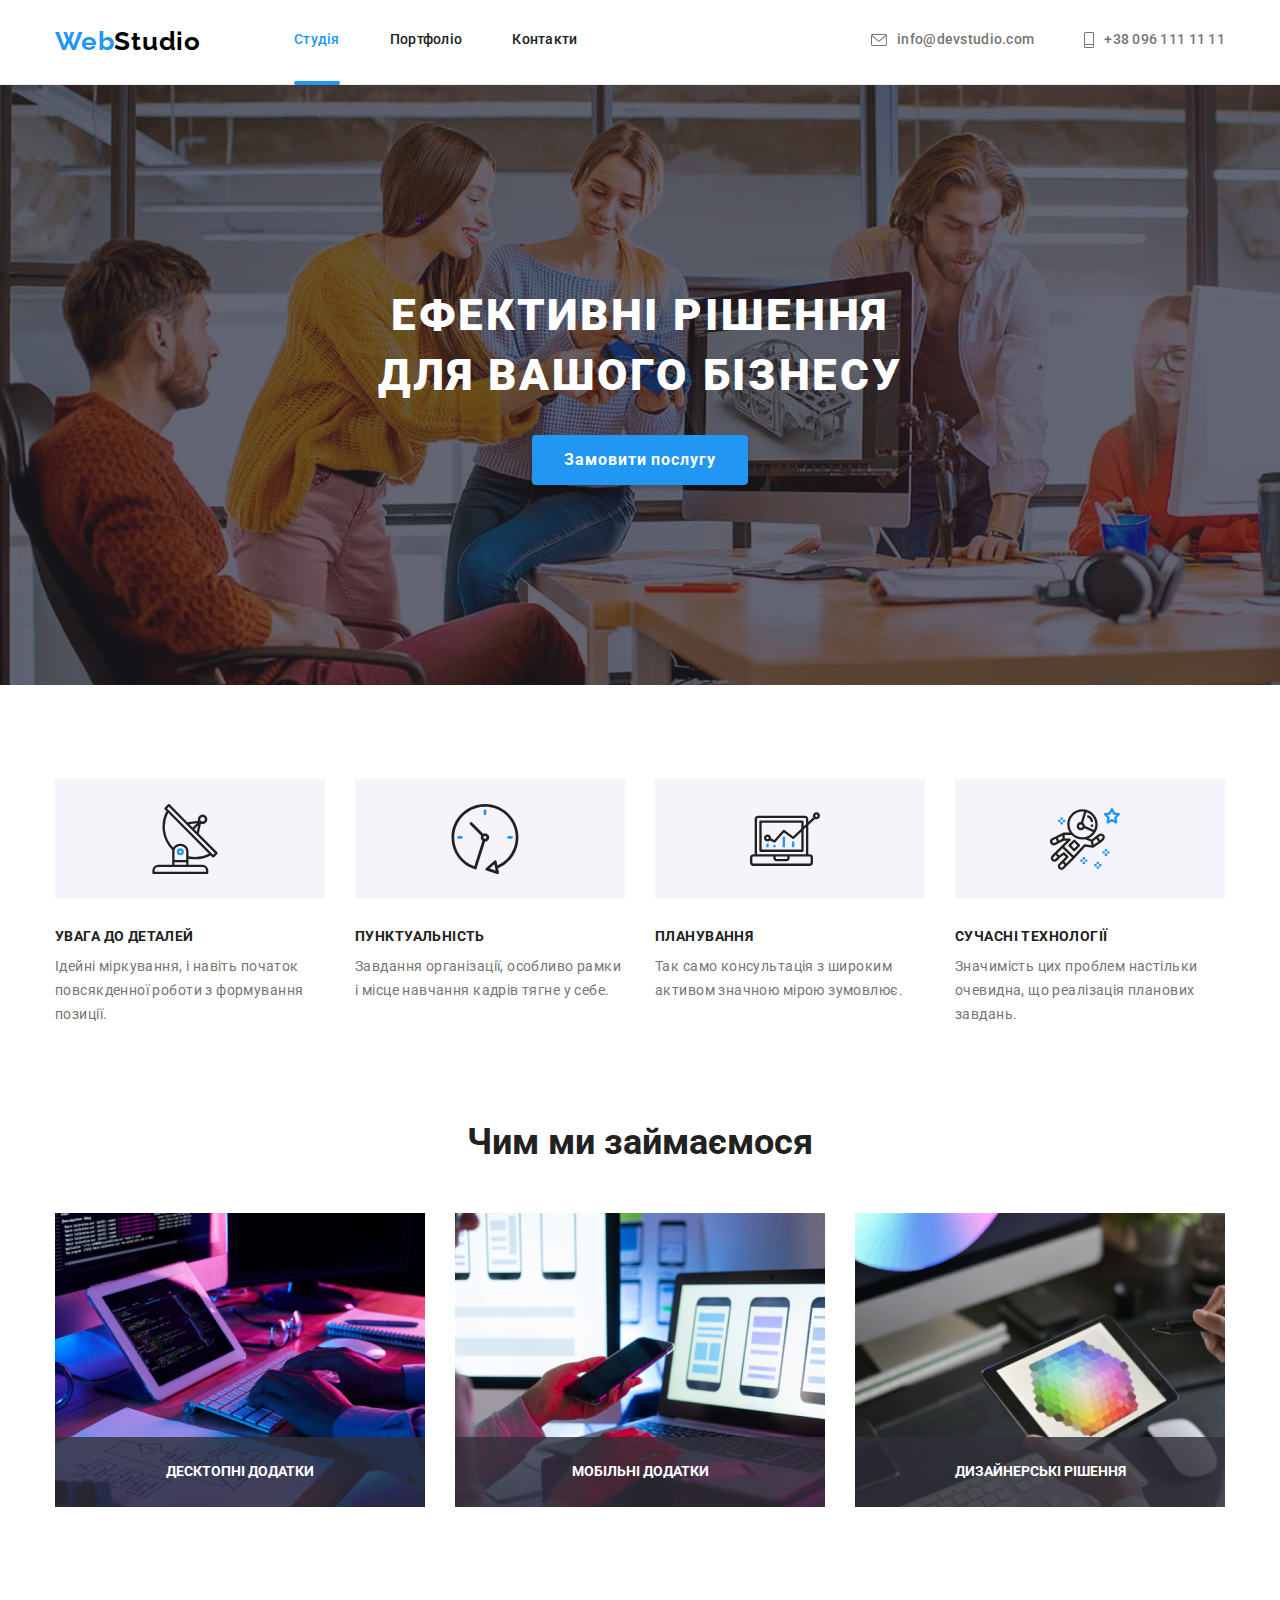
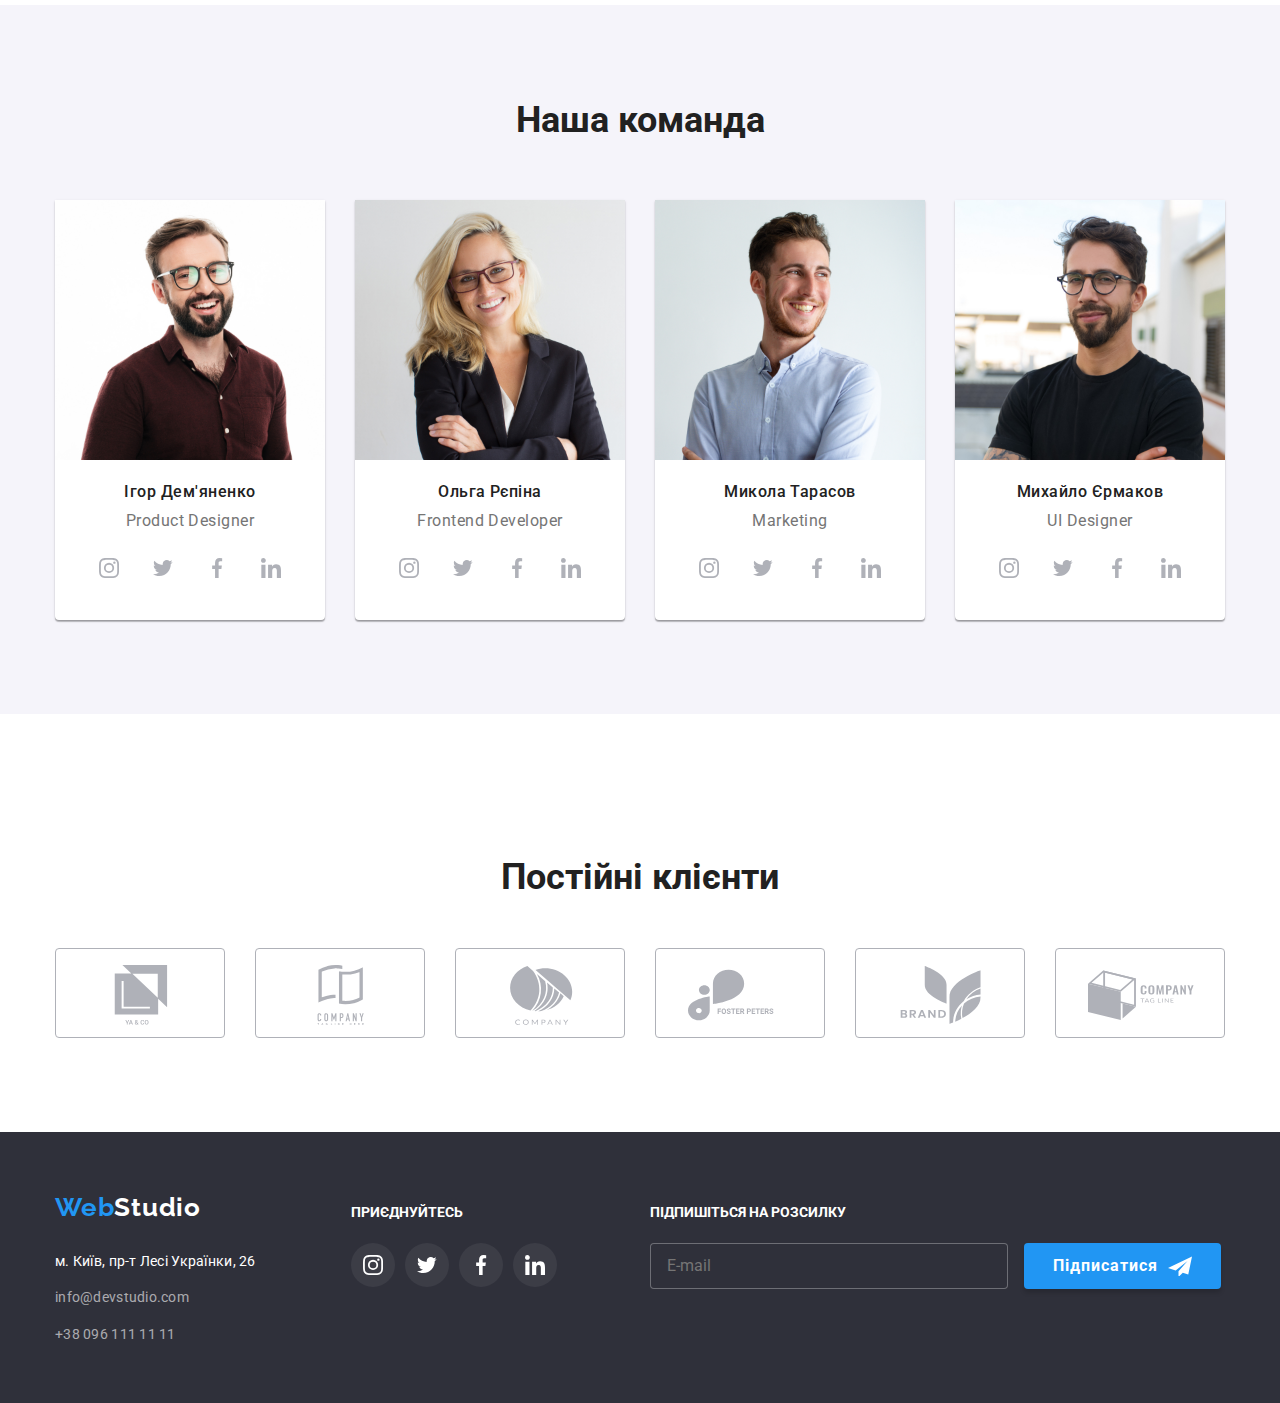
==== index.html @ 90f8200c "bem" ====
<!DOCTYPE html>
<html lang="uk">
<head>
    <meta charset="UTF-8">
    <meta http-equiv="X-UA-Compatible" content="IE=edge">
    <meta name="viewport" content="width=device-width, initial-scale=1.0">
    <title>Студія</title>
<link href="https://fonts.googleapis.com/css2?family=Raleway:wght@700&family=Roboto:wght@400;500;700;900&display=swap" 
rel="stylesheet"/>
<link
rel="stylesheet"
href="https://cdnjs.cloudflare.com/ajax/libs/modern-normalize/1.1.0/modern-normalize.min.css"
/>
    <link rel="stylesheet" href="./css/styles.css">
</head>
<body>
  <!-- Header -->
<header class="header">
  <div class="container container__nav">
  <nav class="header__nav">
    <a class="logo" href="./index.html"><span class="logo__blue">Web</span>Studio</a>
    <!-- Navigation -->
    <ul class="nav note">
      <li class="nav__header"><a  class="nav__header-title gradient underline" href="">Студія</a> </li>
      <li class="nav__header" ><a class="nav__header-title" href="./portfolio.html">Портфоліо</a> </li>
      <li class="nav__header" ><a class="nav__header-title" href="">Контакти</a> </li>
    </ul>
  </nav>
    <ul class="contacts ">
      <li><a class=" contacts-color" href="info@devstudio.com">
        <svg class="header-icons " width="16" height="12">
        <use href="./images/icons.svg#icon-mail"></use>
      </svg>info@devstudio.com</a></li> 
      <li><a class=" contacts-color number" href="+380961111111">
        <svg class="header-icons" width="10" height="16">
        <use href="./images/icons.svg#icon-smartphone"></use>
      </svg>+38 096 111 11 11</a></li> 
    </ul>
  </div>
</header>
<!-- Main content -->
<main>
<!-- Hero -->
  <section class="section hero">
    <div class="container">
    <h1 class="hero-title">Ефективні рішення <br /> для вашого бізнесу</h1>
<button class="button pack shadow" type="button" data-modal-open>Замовити послугу</button>
</div>
  </section>
  <!-- Advantages -->
  <section class="section advantages">
    <div class="container">
    <ul class="advantages note">
      <li class="list">
        <div class="advantages-icons">
          <svg class="header-icons" width="70" height="70">
            <use href="./images/icons.svg#icon-antenna"></use>
          </svg>
        </div>
        <h2 class="advantages-list"> УВАГА ДО ДЕТАЛЕЙ</h2>
        <p class="advantages-title">Ідейні міркування, і навіть початок повсякденної роботи з формування позиції.</p>
      </li>
      <li class="list">
        <div class="advantages-icons">
          <svg class="header-icons" width="70" height="70">
            <use href="./images/icons.svg#icon-clock"></use>
          </svg>
        </div>
        <h2 class="advantages-list">ПУНКТУАЛЬНІСТЬ</h2>
        <p class="advantages-title">Завдання організації, особливо рамки і місце навчання кадрів тягне у себе.</p>
      </li>
      <li class="list">
        <div class="advantages-icons">
          <svg class="header-icons" width="70" height="70">
            <use href="./images/icons.svg#icon-diagram"></use>
          </svg>
        </div>
        <h2 class="advantages-list">ПЛАНУВАННЯ</h2>
        <p class="advantages-title">Так само консультація з широким активом значною мірою зумовлює.</p>
      </li>
      <li class="list">
        <div class="advantages-icons">
          <svg class="header-icons" width="70" height="70">
            <use href="./images/icons.svg#icon-astronaut"></use>
          </svg>
        </div>
        <h2 class="advantages-list">СУЧАСНІ ТЕХНОЛОГІЇ</h2>
        <p class="advantages-title">Значимість цих проблем настільки очевидна, що реалізація планових завдань.</p>
      </li>
    </ul>
  </div>
  </section>
<!-- What we do -->
<section class="work-section">
  <div class="container">
    <h2 class="section-title">Чим ми займаємося</h2>
    <ul class="work-list list">
      <li class="work-item">
        <img
          src="./images/typing.jpeg"
          alt="worker create a program"
          width="370"
          height="294"
        />
        <p class="work-text">Десктопні додатки</p>
      </li>
      <li class="work-item">
        <img
          src="./images/search.jpeg"
          alt="worker create a mobile program"
          width="370"
          height="294"
        />
        <p class="work-text">Мобільні додатки</p>
      </li>
      <li class="work-item">
        <img
          src="./images/look.jpeg"
          alt="web-designer chooses a palette"
          width="370"
          height="294"
        />
        <p class="work-text">Дизайнерські рішення</p>
      </li>            
    </ul>
  </div>
</section>
  <!-- Our team -->
  <section class="section team-color">
    <div class="container">
      <h3 class="section-title">Наша команда</h3>
  <ul class="team-section note">
    <li class="item">
      <img src="./images/Igor.jpeg" alt=" photo of Igor" width="270">
      <div class="team-box">
      <h4 class="team-cards">Ігор Дем'яненко</h4>
      <p class="team-position" lang="en">Product Designer</p>
        <ul class="social-items">
        <li class="team-social">
          <a class="team-link" href="">
            <svg class="team-social-icon" width="20" height="20">
              <use href="./images/icons.svg#icon-instagram"></use>
            </svg>
          </a>
        </li>

        <li class="team-social">
          <a class="team-link" href="">
            <svg class="team-social-icon" width="20" height="20">
              <use href="./images/icons.svg#icon-twitter"></use>
            </svg>
          </a>
        </li>

        <li class="team-social">
          <a class="team-link" href="">
            <svg class="team-social-icon" width="20" height="20">
              <use href="./images/icons.svg#icon-facebook"></use>
            </svg>
          </a>
        </li>

        <li class="team-social">
          <a class="team-link" href="">
            <svg class="team-social-icon" width="20" height="20">
              <use href="./images/icons.svg#icon-linkedin"></use>
            </svg>
          </a>
        </li>
      </ul>
      </div>
    </li>
    <li class="item">
      <img src="./images/Olga.jpeg" alt=" photo of Olga" width="270">
      <div class="team-box">
      <h4 class="team-cards">Ольга Рєпіна</h4>
      <p class="team-position" lang="en">Frontend Developer</p>
      <ul class="social-items">
        <li class="team-social">
          <a class="team-link" href="">
            <svg class="team-social-icon" width="20" height="20">
              <use href="./images/icons.svg#icon-instagram"></use>
            </svg>
          </a>
        </li>

        <li class="team-social">
          <a class="team-link" href="">
            <svg class="team-social-icon" width="20" height="20">
              <use href="./images/icons.svg#icon-twitter"></use>
            </svg>
          </a>
        </li>

        <li class="team-social">
          <a class="team-link" href="">
            <svg class="team-social-icon" width="20" height="20">
              <use href="./images/icons.svg#icon-facebook"></use>
            </svg>
          </a>
        </li>

        <li class="team-social">
          <a class="team-link" href="">
            <svg class="team-social-icon" width="20" height="20">
              <use href="./images/icons.svg#icon-linkedin"></use>
            </svg>
          </a>
        </li>
      </ul>
      </div>
    </li>
    <li class="item">
      <img src="./images/Nicholas.jpeg" alt=" photo of Nicholas" width="270">
      <div class="team-box">
      <h4 class="team-cards">Микола Тарасов</h4>
      <p class="team-position" lang="en">Marketing</p>
      <ul class="social-items">
        <li class="team-social">
          <a class="team-link" href="">
            <svg class="team-social-icon" width="20" height="20">
              <use href="./images/icons.svg#icon-instagram"></use>
            </svg>
          </a>
        </li>

        <li class="team-social">
          <a class="team-link" href="">
            <svg class="team-social-icon" width="20" height="20">
              <use href="./images/icons.svg#icon-twitter"></use>
            </svg>
          </a>
        </li>

        <li class="team-social">
          <a class="team-link" href="">
            <svg class="team-social-icon" width="20" height="20">
              <use href="./images/icons.svg#icon-facebook"></use>
            </svg>
          </a>
        </li>

        <li class="team-social">
          <a class="team-link" href="">
            <svg class="team-social-icon" width="20" height="20">
              <use href="./images/icons.svg#icon-linkedin"></use>
            </svg>
          </a>
        </li>
      </ul>
      </div>
    </li>
    <li class="item">
      <img src="./images/Mykhailo.jpeg" alt=" photo of Mykhailo" width="270">
      <div class="team-box">
      <h4 class="team-cards">Михайло Єрмаков</h4>
      <p class="team-position" lang="en">UI Designer</p>
      <ul class="social-items">
        <li class="team-social">
          <a class="team-link" href="">
            <svg class="team-social-icon" width="20" height="20">
              <use href="./images/icons.svg#icon-instagram"></use>
            </svg>
          </a>
        </li>

        <li class="team-social">
          <a class="team-link" href="">
            <svg class="team-social-icon" width="20" height="20">
              <use href="./images/icons.svg#icon-twitter"></use>
            </svg>
          </a>
        </li>

        <li class="team-social">
          <a class="team-link" href="">
            <svg class="team-social-icon" width="20" height="20">
              <use href="./images/icons.svg#icon-facebook"></use>
            </svg>
          </a>
        </li>

        <li class="team-social">
          <a class="team-link" href="">
            <svg class="team-social-icon" width="20" height="20">
              <use href="./images/icons.svg#icon-linkedin"></use>
            </svg>
          </a>
        </li>
      </ul>
      </div>
    </li>
  </ul>
</div>
  </section>
  <!-- Clients -->
  <section class="client-section">
    <div class="container">
    <h4 class="section-title">Постійні клієнти</h4>
    <ul class="clients-section">
      <li class="client-items">
        <a class="client-box" href="">
          <svg class="team-social-icons" width="106" height="60">
            <use href="./images/icons.svg#icon-yaco"></use>
          </svg>
        </a>
      </li>
      <li class="client-items">
        <a class="client-box" href="">
          <svg class="team-social-icons" width="106" height="60">
            <use href="./images/icons.svg#icon-circle"></use>
          </svg>
        </a>
      </li>
      <li class="client-items">
        <a class="client-box" href="">
          <svg class="team-social-icons" width="106" height="60">
            <use href="./images/icons.svg#icon-company2"></use>
          </svg>
        </a>
      </li>
      <li class="client-items">
        <a class="client-box" href="">
          <svg class="team-social-icons" width="106" height="60">
            <use href="./images/icons.svg#icon-foster"></use>
          </svg>
        </a>
      </li>
      <li class="client-items">
        <a class="client-box" href="">
          <svg class="team-social-icons" width="106" height="60">
            <use href="./images/icons.svg#icon-brand"></use>
          </svg>
        </a>
      </li>
      <li class="client-items">
        <a class="client-box" href="">
          <svg class="team-social-icons" width="106" height="60">
            <use href="./images/icons.svg#icon-tag"></use>
          </svg>
        </a>
      </li>
    </ul>
  </div>
  </section>
</main>

    <!-- Footer -->
    <footer class="footer">
      <div class="container">
        <div class="footer-flex">
          <div class="footer-contacts-flex">
        <a class="logo logo-white" href="./index.html"><span class="logo__blue">Web</span>Studio</a>
        <address class="contact">
          <ul class="contacts-footer list">
           <li class="item"><a class="link footer-contact-link" href="https://goo.gl/maps/CdvJLRiEL6Q8Smko8"
            target="_blank"
            rel="noreferrer noopener"
            >м. Київ, пр-т Лесі Українки, 26</a
          >
        </li>
        <li class="item"><a class="link white-lite" href="mailto:mango@mail.pig">info@devstudio.com</a></li>
        <li class="item"> <a class="link white-lite" href="tel:+1112223344">+38 096 111 11 11</a> </li>
          </ul>
     </address>
      </div>
    <div class="footer-icons">
      <p class="footer-paragraph">приєднуйтесь</p>
      <ul class="footer-list">
        <li class="footer-social-icons">
          <a class="footer-social-link" href="">
            <svg class="footer-social-list" width="20" height="20">
              <use href="./images/icons.svg#icon-instagram"></use>
            </svg>
          </a>
        </li>
        <li class="footer-social-icons">
          <a class="footer-social-link" href="">
            <svg class="footer-social-list" width="20" height="20">
              <use href="./images/icons.svg#icon-twitter"></use>
            </svg>
          </a>
        </li>
        <li class="footer-social-icons">
          <a class="footer-social-link" href="">
            <svg class="footer-social-list" width="20" height="20">
              <use href="./images/icons.svg#icon-facebook"></use>
            </svg>
          </a>
        </li>
        <li class="footer-social-icons">
          <a class="footer-social-link" href="">
            <svg class="footer-social-list" width="20" height="20">
              <use href="./images/icons.svg#icon-linkedin"></use>
            </svg>
          </a>
        </li>
      </ul>
    </div>
    <div class="footer-submit">
      <p class="footer-paragraph">Підпишіться на розсилку</p>
      <div class="footer-submit-form">
        <label class="footer-submit-label" for="submit-mail"></label>
              <input class="footer-submit-input" type="email" name="submit-mail" id="submit-mail" placeholder="E-mail">
              <button class="footer-submit-btn" type="submit">
                Підписатися</button>
      </div>
    </div>
      </div>
    </div>
    </footer>
    <div class="is-hidden backdrop" data-modal>
      <div class="modal">
        <button type="button" class="close-btn" data-modal-close>
          <svg class width="11" height="11">
            <use href="./images/icons.svg#icon-vector"></use>
          </svg>
        </button>
        <form class="form">
          <span class="form-title">Залиште свої дані, ми вам передзвонимо</span>
               
          <div class="form-field top-title">
            <label class="form-label" for="name">Ім'я</label>
            <input class="form-input" type="text" name="name" id="name">
            <svg class="input-icon" width="12" height="12">
              <use
                  href="./images/icons.svg#icon-name"
              ></use>
            </svg>
          </div>
          <div class="form-field">
            <label class="form-label" for="tel">Телефон</label>
            <input class="form-input" type="tel" name="tel" id="tel">
            <svg class="input-icon" width="12" height="12">
              <use
                  href="./images/icons.svg#icon-tel"
              ></use>
            </svg>
          </div>
          <div class="form-field">
            <label class="form-label" for="email">Пошта</label>
            <input class="form-input" type="email" name="email" id="email">
            <svg class="input-icon" width="12" height="12">
              <use
                  href="./images/icons.svg#icon-letter"
              ></use>
            </svg>
          </div>
          <div class="form-field">
            <label class="comment-label" for="comment">Коментар</label>
            <textarea class="comment" name="comment" id="comment" rows="9" placeholder="Введіть текст"></textarea>
          </div>
          <div class="form-field-chek">
            
            <label class="policy-label" for="policy"></a> 
              <input class="form-checkbox" type="checkbox" name="policy" id="policy">
              <span class="icon-chek"></span>
              Погоджуюся з розсилкою та приймаю  <a class="policy-link" href="">Умови договору</a>
            </label>
            
          </div>
          <button class="form-btn" type="submit">Відправити</button>
        </form>
      </div>
    </div>
    <script src="./js/modal.js"></script>
  </body>
  </html>
---- css/styles.css ----
:root{
  --blue-color:#2196F3;
  --black-color:#212121;
  --grey-color:#757575;
  --white-color:#FFFFFF;
  --sec-bg-color: #f5f4fa;
  --main-bg-color: #f5f5f5;
  --hero-background-color: #2f303a;

}

body{
  background-color: var(--white-color);
  color: var(--grey-color);
  font-family: 'Roboto', sans-serif;
  margin: 0;
  

}

.note{
  padding: 0;
  margin: 0;
  list-style: none;
}

.container {
  margin-left: auto;
  margin-right: auto;
  width: 1200px;
  padding-left: 15px;
  padding-right: 15px;
}

ul,
li{
  list-style: none;
}

h1,
h2,
h3,
h5,
h6,
p {
  padding: 0;
  margin: 0;
}



/* Header */

.header{
  border-bottom: 1px solid #ececec; 

}

.header__nav{
  display: flex;
}

.nav__header:not(:last-child) {
  margin-right: 50px;
}

.header-icons{
  margin-right: 10px;
  fill: currentColor;
}

.section-title {
	font-weight: 700;
	font-size: 36px;
	line-height: 1.17;
	text-align: center;
	color: var(--black-color);
  }

.container__nav{
    display: flex;
    align-items: center;
    justify-content: space-between;

}

.logo{
  align-self: center;
  font-family: 'Raleway', sans-serif;
  color: #000;
  font-weight: 700;
  font-size: 26px;
  line-height: 1.2;
  letter-spacing: 0.03em;
  text-decoration: none;
}

.logo-white {
  display: block;
  color: var(--white-color);
  text-align: center;
  font-family: "Raleway", sans-serif;
  font-weight: 700;
  font-size: 26px;
  line-height: 1.19;
  margin-right: 80px;
}

.logo__blue{
  color: var(--blue-color);
}

/* Navigation */

.nav{
  display: flex;
  margin-left: 93px;
}

.nav .item:not(:last-child) {
  margin-right: 50px;
}

.nav .nav__header-title{
  display: block;
  padding: 32px 0;
color: var(--black-color);
font-style: normal;
font-weight: 500;
font-size: 14px;
line-height: 1.14;
letter-spacing: 0.02em;
text-decoration: none;
transition: color 250ms cubic-bezier(0.4, 0, 0.2, 1);
}

.contact{
  margin-top: 20px;
}

.item, .item {
  margin-top: 9px;
}



.item:hover .portfolio-overlay {
	transform: translateY(0);
  }

  .portfolio-overlay {
    position: absolute;
    display: inline-block;
    content: '';
    width: 100%;
    height: 100%;
    top: 0;
    left: 0;
    background-color: rgba(33, 150, 243, 0.9);
    transform: translateY(100%);
    transition: transform 250ms cubic-bezier(0.4, 0, 0.2, 1);
    
    }

  .item:hover,
  .item:focus {
	box-shadow: 0px 3px 1px rgba(0, 0, 0, 0.1), 0px 1px 2px rgba(0, 0, 0, 0.08),
	  /* 0px 2px 2px rgba(0, 0, 0, 0.12); */
  }

.contacts .contacts-color + .contacts-color{
  margin-left: 50px;
}

.nav__header-title.gradient{
  color: var(--blue-color);
}

.nav__header-title.gradient::after{
  position: relative;
  display: block;
  content: '';
  width: 100%;
  height: 4px;
  border-radius: 2px;
  bottom: -33px;
  background-color: var(--blue-color);
}

.nav__header-title.gradient:nth-last-child(){
  margin-right: 50px;
  }

.nav__header-title:hover{
  color: var(--blue-color);
}

/* Contacts */
.nav__header-title .date-nav{
 color: var(--grey-color);
 text-decoration: none;
 font-weight: 500;
 font-style: normal;
 font-size: 14px;
 line-height: 1.14;
 letter-spacing: 0.02em;
}

.contacts-color{
  display: inline-flex;
  color: var(--grey-color);
  font-weight: 500;
  font-style: normal;
  align-items: center;
  font-size: 14px;
  line-height: 1.14;
  letter-spacing: 0.02em;
  text-decoration: none;
  transition: color 250ms cubic-bezier(0.4, 0, 0.2, 1);
}


.contacts-color:hover,
.contacts-color:focus{
  color: var(--blue-color);
}

.contacts{
  display: flex;
margin-left: auto;
}

.number{
  margin-left: 50px;
}

/* Section */
.section{
  padding: 94px 0;
  }

/* Hero */
.hero{
  background: #2f303a;
  text-align: center;
  padding-top: 200px;
  padding-bottom: 200px;
  background-image: linear-gradient( to right, rgba(47, 48, 58, 0.4), rgba(47, 48, 58, 0.4) ),url(../images/cover.jpg);
  background-size: cover
}

.hero-title{
  font-family: 'Roboto';
  font-style: normal;
  font-weight: 900;
  font-size: 44px;
  line-height: 60px;
  text-align: center;
  letter-spacing: 0.06em;
  text-transform: uppercase;
  color: var(--white-color);
  margin-bottom: 30px;
}

/* Button */
.button{
  border: none;
  border-radius: 4px;
  font-size: 16px;
  letter-spacing: 0.06em;
  cursor: pointer;
  transition: background-color 250ms cubic-bezier(0.4, 0, 0.2, 1),
  color 250ms cubic-bezier(0.4, 0, 0.2, 1);
}

.button.pack {
  padding: 10px 32px;
  background-color: var(--blue-color);
  color: var(--white-color);
  font-weight: 700;
  line-height: 1.87;
  transition: background-color 300ms;
}

.button.shadow{
  box-shadow: 0px 4px 4px rgba(0, 0, 0, 0.15);
}

/* .button.use{
  background-color: var(--blue-color);
  color: var(--white-color);
  transition: all 300ms;
  } */

  .button.pack:hover,
  .button.pack:focus{
      background-color: var(--sec-bg-color);
      color: var(--black-color);
  }



  .button.use{
    padding: 6px 22px;
    background-color: var(--blue-color);
    color:var(--white-color);
    font-weight: 500;
    line-height: 1.6;
    transition: background-color 300ms;
    transition: background-color 250ms cubic-bezier(0.4, 0, 0.2, 1), color 250ms cubic-bezier(0.4, 0, 0.2, 1), box-shadow 250ms cubic-bezier(0.4, 0, 0.2, 1);
  }


  .button.second{
    padding: 6px 22px;
    background-color: var(--blue-color);
    color:var(--white-color);
    font-weight: 500;
    line-height: 1.6;
    transition: background-color 300ms;
  }

  .button.second{
    background-color: var(--sec-bg-color);
    color: var(--black-color);
    transition: all 300ms;
}

  .button.second:hover,
  .button.second:focus{
      background-color: var(--blue-color);
      color: var(--white-color);
  }

  /* Advantages */
.advantages-icons{
  display: flex;
  width: 270px;
  background-color: var(--sec-bg-color);
  height: 120px;
  align-items: center;
  justify-content: center;
  margin-bottom: 30px;
}

.advantages-list{
  font-weight: 700;
  font-size: 14px;
  line-height: 1.14;
  letter-spacing: 0.03em;
  text-transform: uppercase;
  margin-bottom: 10px;
  color: var(--black-color);
}    

.advantages .list{
  width: 270px;
}

.advantages .list:not(:last-child) {
  margin-right: 30px;
}

.advantages-title{
  font-weight: 400;
  font-size: 14px;
  line-height: 1.71;
  letter-spacing: 0.03em;
}

.advantages-list{

}

.advantages{
  display: flex;
}

/* Work */

.work-section {
	padding-bottom: 94px;
  }
  
  .section-title {
	margin-bottom: 50px;
  }
  
  .work-list {
	display: flex;
  
  }
  
  .work-item {
	position: relative;
  
  }
  
  .work-item:not(:last-child) {
	margin-right: 30px;
  }
  
  .work-text {
	width: 100%;
	position: absolute;
	bottom: 4px;
	left: 0;
	padding: 27px 0px;
	font-weight: bold;
	font-size: 14px;
	line-height: 1.14;
	text-align: center;
	text-transform: uppercase;
	color: var(--white-color);
	background-color: rgba(47, 48, 58, 0.8);;
  }

/* Team  */

.team-section{
  display: flex;
}

.team-section .item{
  display: flex;
    flex-direction: column;
    width: 270px;
    background-color: var(--white-color);
    box-shadow: 0px 1px 3px rgb(0 0 0 / 12%), 0px 1px 1px rgb(0 0 0 / 14%), 0px 2px 1px rgb(0 0 0 / 20%);
    border-radius: 0px 0px 4px 4px;
}

.team-section .item + .item {
  margin-left: 30px;
}

.team-color{
  background-color: var(--sec-bg-color);
}

.team-cards{
  font-weight: 500;
  font-size: 16px;
  line-height: 1.2;
  color: var(--black-color);
  text-align: center;
  letter-spacing: 0.03em;
  margin-bottom: 10px;
}

.team-position{
  font-size: 16px;
  line-height: 1.2;
  text-align: center;
  letter-spacing: 0.03em;
}

.team-box{
  padding-bottom: 30px;
}

.social-items{
  display: flex;
  padding: 0 32px;
  margin-top: 16px;
  justify-content: space-between;
  list-style: none;
  align-items: center;
}

.team-social{
  width: 44px;
  height: 44px;
}

.team-link{
  width: 44px;
  height: 44px;
  display: block;
  border-radius: 50%;
  color: #afb1b8;
  transition: background-color 250ms cubic-bezier(0.4, 0, 0.2, 1), color 250ms cubic-bezier(0.4, 0, 0.2, 1);
}
.team-social-icon{
  fill: currentColor;
  margin: 12px 0px 0px 12px;
}

.team-social-icons{
  fill: currentColor;

}



.team-social .team-link:hover,
.team-social .team-link:focus {
  background-color: var(--blue-color);
  color: var(--white-color);
}

/* Clients */

.client-section{
  padding-top: 94px;
  padding-bottom: 94px;
}


.clients-section{
  display: flex;
  padding: 0;
  margin: 0;
  align-items: center;
  justify-content: space-between;
}

.client-items{
  width: 170px;
  height: 90px;
}

.client-items:not(:last-child) {
  margin-right: 30px;
}

.client-box{
  width: 170px;
  height: 90px;
  display: block;
  border-radius: 4px;
  border: 1px solid #afb1b8;
  color: #afb1b8;
  background-color: #fff;
  padding: 16px 32px;
  transition: background-color 250ms cubic-bezier(0.4, 0, 0.2, 1), color 250ms cubic-bezier(0.4, 0, 0.2, 1);
}

.client-items:hover,
.client-items:focus {
  color: var(--blue-color);
  border-color:var(--blue-color);
}
.client-box:hover,
.client-box:focus {
  color:var(--blue-color);
  border-color: var(--blue-color);
}

/* Footer */
.footer {
  background: #2f303a;
  padding-top: 60px;
  padding-bottom: 60px;
}

.footer-flex{
  display: flex;
  margin: 0;
  padding: 0;
}

.footer-icons{
  margin-left: 70px;
  width: 206px;
}

.footer-paragraph{
  padding: 20px 0px 10px 0px;
  margin-bottom: 20px;
  font-weight: 700;
  font-size: 14px;
  line-height: 1.14px;
  text-transform: uppercase;
  color: var(--white-color);
}

.footer-list{
  display: flex;
  padding: 0;
  margin-top: 0;
  justify-content: space-between;
  align-items: center;
}

.footer-social-icons{
  width: 44px;
  height: 44px;
}

.footer-social-link{
  width: 44px;
  height: 44px;
  display: block;
  border-radius: 50%;
  color: #ffffff;
  background-color: #ffffff10;
  transition: background-color 250ms cubic-bezier(0.4, 0, 0.2, 1), color 250ms cubic-bezier(0.4, 0, 0.2, 1);
}

.footer-social-list{
  fill: currentColor;
  margin: 12px 0px 0px 12px;
}

.footer-line{
  margin-left: 93px;
}

.footer-line-text{
  padding: 20px 0px 10px 0px;
    margin-bottom: 20px;
    font-weight: 700;
    font-size: 14px;
    line-height: 1.14px;
    text-transform: uppercase;
    color: var(--white-color);
}

.form-field{ 
	position: relative;
	display: flex;
	flex-direction: column;
	margin-bottom: 10px;
  }

  .footer-submit{
    margin-left: 93px;
  }

  .footer-submit-input {
    width: 358px;
    margin: 0;
    padding: 13px 16px;
    border-radius: 4px;
    border: 1px solid rgba(255, 255, 255, 0.3);
    background-color: var(--hero-background-color);
    color: var(--white-color);
}

.footer-submit-btn {
  display: inline-flex;
  align-items: center;
  justify-content: center;
  border: none;
  margin: 0;
  padding: 8px 29px;
  border-radius: 4px;
  background-color: var(--blue-color);
  box-shadow: 0px 4px 4px rgb(0 0 0 / 15%);
  color: var(--white-color);
  font-family: 'Roboto';
  font-style: normal;
  font-weight: 700;
  font-size: 16px;
  line-height: 1.87;
  letter-spacing: 0.06em;
  cursor: pointer;
  min-height: 43px;
  margin-left: 12px;
}

.footer-submit-btn::after{
  content: '';
  display: inline-block;
  width: 24px;
  height: 20px;
  margin-left: 10px;
  background-image: url(../images/send.svg);
}
  
  .form-label,
  .comment-label {
	font-size: 12px;
	line-height: 1.17;
	letter-spacing: 0.01em;
	color: var(--grey-color);
	margin-bottom: 4px;
  }

  .comment::placeholder {
    font-size: 12px;
    line-height: 1.17;
    letter-spacing: 0.01em;
    color: rgba(117, 117, 117, 0.5);
    }

    .form-field-chek {
      padding-left: 14px;
      margin-top: 25px;
      margin-bottom: 30px;
      }
        
  .policy-label {
    display: flex;
    align-items: center;
    font-size: 14px;
    line-height: 1.71;
    color: var(--grey-color);
    }

    .form-checkbox {
      position: absolute;
      width: 1px;
      height: 1px;
      margin: -1px;
      padding: 0;
      overflow: hidden;
      border: 0;
      clip: rect(0 0 0 0);
      }

      .icon-chek {
        display: inline-block;
        width: 16px;
        height: 15px;
        border: 2px solid #212121;
        border-radius: 2px;
        margin-right: 7px;
         }

    .form-checkbox:checked + .icon-chek {
      background-image: url(../images/icon-check.svg);
      background-position: center;
      background-repeat: no-repeat;
      background-color: var(--blue-color);
      background-origin: border-box;
      border-color: var(--blue-color);
      }

      .policy-link {
        margin-left: 4px;
        color:   rgba(33, 150, 243, 1);
        }

        .form-btn {
          display: flex;
          align-items: center;
          justify-content: center;
          margin: 0 auto;
          padding: 10px 56px;
          border: none;
          border-radius: 4px;
          text-align: center;
          text-decoration: none;
          font-family: 'Roboto';
          font-style: normal;
          font-weight: 700;
          font-size: 16px;
          line-height: 1.87;
          letter-spacing: 0.06em;
          cursor: pointer;
          background-color: var(--blue-color);
          box-shadow: 0px 4px 4px rgba(0, 0, 0, 0.15);
          color: var(--white-color);
          transition: background-color 250ms cubic-bezier(0.4, 0, 0.2, 1);
          }
          
          .form-btn:hover,
          .form-btn:focus {
          background-color: #188CE8;
          }

/* Contacts */
.contacts-footer .link {
  color: var(--white-color);
  font-style: normal;
  font-size: 14px;
  line-height: 1.14;
  letter-spacing: 0.02em;
  text-decoration: none;
  transition: color 250ms cubic-bezier(0.4, 0, 0.2, 1);
}

.link.white-lite {
  color: rgba(255, 255, 255, 0.6);
}

.contacts-footer, .link:hover
.contacts-footer, .link:focus {
  color: var(--blue-color);
}

.nav__header-title {
  font-weight: 400;
  font-size: 14px;
  line-height: 24px;
  color: var(--black-color);
  text-decoration: none;
}

.white-nav{
  color: var(--white-color);
  display: block;
  margin-bottom: 20px;
}


.contacts-footer {
  display: flex; 
  flex-direction: column;
}

.contacts-footer .item:not(:last-child) {
  margin-bottom: 9px;
}

.footer-item .note:hover,
.footer-item .note:focus {
  color: var(--accent-color);
}

.footer-contact-item, .footer-contact-item {
  margin-top: 9px;
}

.footer-contact-link {
  font-style: normal;
  font-size: 14px;
  line-height: 1.71;
  color: var(--white-color);
}

.footer-contact-link:hover,
.footer-contact-link:focus {
  color: var(--blue-color);
}

.footer-contact-link.address {
  color: var(--white-color);
}

.footer-social-icons .footer-social-link:hover,
.footer-social-icons .footer-social-link:focus {
  background-color: var(--blue-color);
  color: var(--white-color);
}

.white-lite:hover,
.white-lite:focus{
color: var(--blue-color);
}





.list {
  padding: 0;
  margin: 0;
  list-style: none;
}

/* Button */
.nav-button{
  background: #2196F3;
  box-shadow: 0px 3px 1px rgba(0, 0, 0, 0.1), 0px 1px 2px rgba(0, 0, 0, 0.08), 0px 2px 2px rgba(0, 0, 0, 0.12);
  border-radius: 4px;
}

/* Modal window */
.backdrop{
  position: fixed;
  display: flex;
  width: 100vw;
	height: 100vh;
	align-items: center;
	justify-content: center;
	background-color: rgba(0, 0, 0, 0.2);;
	top: 0;
	transition: opacity 250ms cubic-bezier(0.4, 0, 0.2, 1), visibility 250ms cubic-bezier(0.4, 0, 0.2, 1);
}

.backdrop.is-hidden {
	opacity: 0;
	visibility: hidden;
	pointer-events: none;
  }
  
  .backdrop.is-hidden .modal {
	transform: scale(2);
  }

  .modal {
    width: 528px;
    min-height: 581px;
    background-color: #ffffff;
    position: relative;
    transform: scale(1);
    transition: transform 250ms cubic-bezier(0.4, 0, 0.2, 1);
    }

    .close-btn {
       position: absolute;
        display: flex;
        align-items: center;
        justify-content: center;
        right: 8px;
        top: 8px;
        background-color: transparent;
        border-radius: 50%;
        width: 30px;
        height: 30px;
        border: 1px solid rgba(0,0,0,0.1);
        cursor: pointer;
      }

      .form {
        width: 528px;
        margin-left: auto;
        margin-right: auto;
        padding: 40px;
        }
        
        .form-title {
        font-weight: 700;
        font-size: 20px;
        line-height: 1.15;
        text-align: center;
        color: var(--black-color);
        }

        .form-field{ 
        position: relative;
        display: flex;
        flex-direction: column;
        margin-bottom: 10px;
        margin-top: 10px;
  }
  
  .form-label,
  .comment-label {
	font-size: 12px;
	line-height: 1.17;
	letter-spacing: 0.01em;
	color: var(--grey-color);
	margin-bottom: 4px;
  }
  
  .form-input {
	width: 100%;
	margin: 0;
	padding: 11px 42px;
	border: 1px solid rgba(33, 33, 33, 0.2);
	border-radius: 4px;
  
	transition: border-color 250ms cubic-bezier(0.4, 0, 0.2, 1);
  }
  
  .form-input:hover,
  .form-input:focus {
	outline: none;
	border-color:var(--blue-color);
  }

  .input-icon {
	position: absolute;
	top: 50%;
	left: 15px;
	transform: translateY(25%);
	display: inline-block;
	width: 12px;
	height: 12px;
  
	transition: fill 250ms cubic-bezier(0.4, 0, 0.2, 1);
  }
  
  .form-input:hover ~ .input-icon,
  .form-input:focus ~ .input-icon {
	fill:var(--blue-color)
  }



    

/* Portfolio section */

.portfolio {
  display: flex;
  flex-wrap: wrap;
  margin: -15px;
}

.tabs{
  display: flex;
  justify-content: center;
  margin-bottom: 50px;
}

.tabs .item + .item {
  margin-left: 8px;
}

.tabs {
  display: flex;
  justify-content: center;
  margin-bottom: 50px;
}

.tabs .item + .item {
  margin-left: 8px;
}


.portfolio .item {
  border: 1px solid #eeeeee;
  width: 370px;
  margin: 15px;


}

.portfolio .description-box{
  padding: 20px 24px;
}

.portfolio-note{
  margin-bottom: 4px;
  font-weight: 700;
  font-size: 18px;
  line-height: 2;
  letter-spacing: 0.06em;
  color: var(--black-color);
  letter-spacing: 0.06em;
}

.portfolio-name{
  font-weight: 400;
  font-size: 16px;
  line-height: 30px;
  color: var(--grey-color);
  letter-spacing: 0.03em;
}

.portfolio .description-box {
  padding: 20px 24px;
}

.portfolio-name {
  font-size: 16px;
  line-height: 1.88;
  letter-spacing: 0.03em;
  line-height: 1.87;
}

.portfolio-description{
  position: relative;
	overflow: hidden;
}

.portfolio-description-text {
	position: absolute;
	top: 0;
	left: 0;
	padding: 63px 24px;
	font-size: 18px;
	line-height: 1.56;
	color: var(--white-color);
  }

  .button-footer{
    border: none;
    border-radius: 4px;
    font-size: 16px;
    letter-spacing: 0.06em;
    cursor: pointer;
    transition: background-color 250ms cubic-bezier(0.4, 0, 0.2, 1),
    color 250ms cubic-bezier(0.4, 0, 0.2, 1);
  }

  textarea {
    resize: none;
    border: 1px solid rgba(33, 33, 33, 0.2);
    border-radius: 4px;
    padding: 12px 16px;
    font-size: 12px;
    line-height: 1.17;
    letter-spacing: 0.01em;
    height: 120px;
    transition: border-color 250ms cubic-bezier(0.4, 0, 0.2, 1);
}
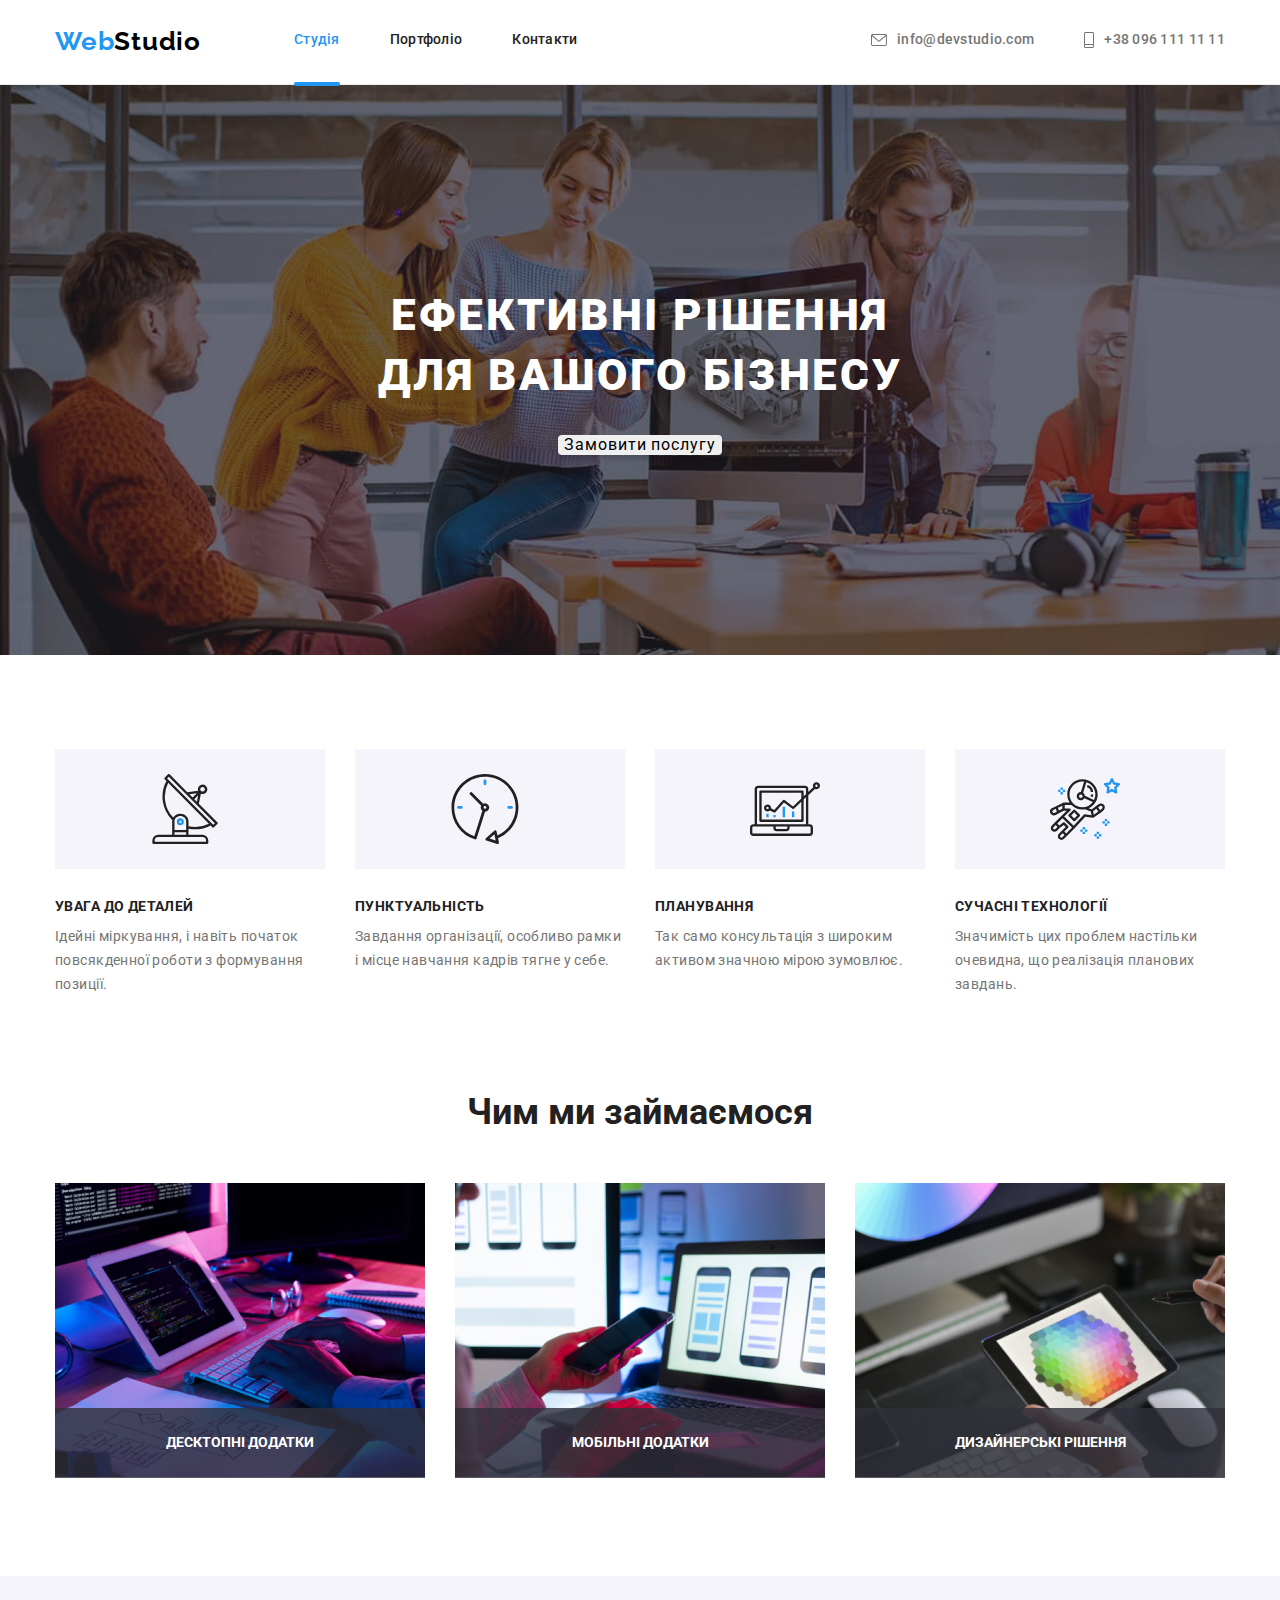
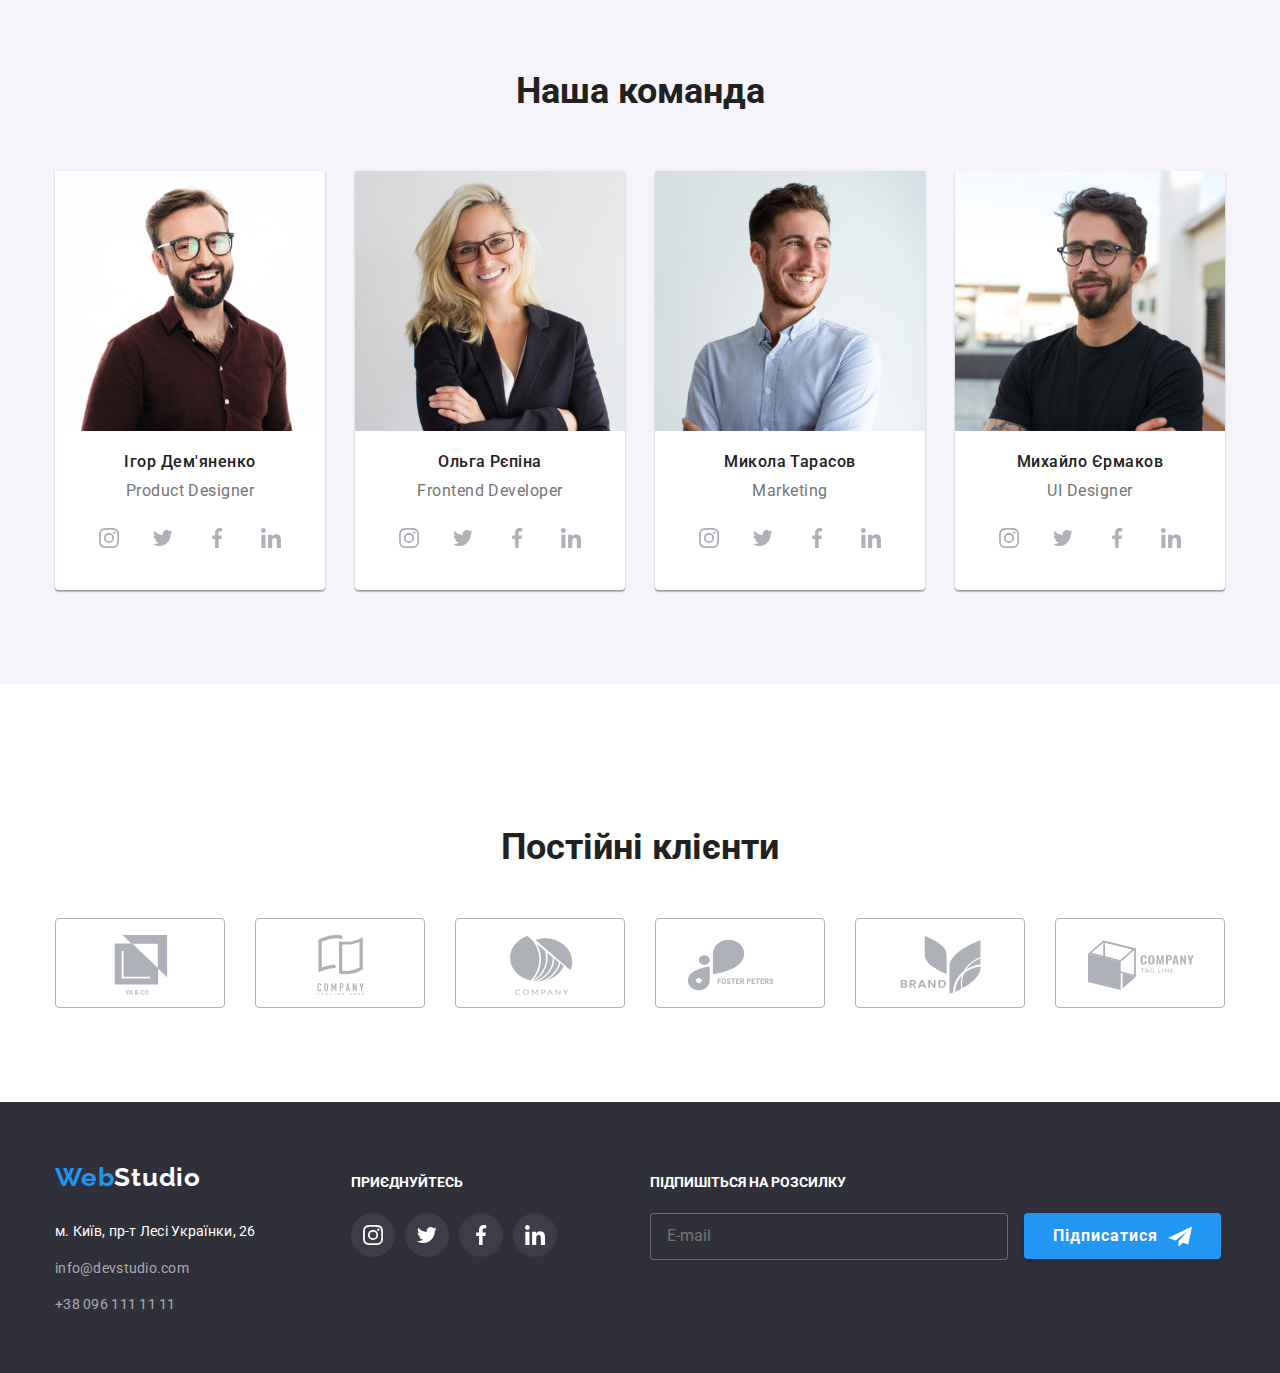
==== commit e2cc58a9: "bem" ====
--- a/index.html
+++ b/index.html
@@ -16,23 +16,23 @@
 <body>
   <!-- Header -->
 <header class="header">
-  <div class="container container__nav">
+  <div class="container header__container">
   <nav class="header__nav">
     <a class="logo" href="./index.html"><span class="logo__blue">Web</span>Studio</a>
     <!-- Navigation -->
     <ul class="nav note">
-      <li class="nav__header"><a  class="nav__header-title gradient underline" href="">Студія</a> </li>
-      <li class="nav__header" ><a class="nav__header-title" href="./portfolio.html">Портфоліо</a> </li>
-      <li class="nav__header" ><a class="nav__header-title" href="">Контакти</a> </li>
+      <li class="header__nav-link"><a  class="header__nav-title gradient underline" href="">Студія</a> </li>
+      <li class="header__nav-link" ><a class="header__nav-title" href="./portfolio.html">Портфоліо</a> </li>
+      <li class="header__nav-link" ><a class="header__nav-title" href="">Контакти</a> </li>
     </ul>
   </nav>
     <ul class="contacts ">
-      <li><a class=" contacts-color" href="info@devstudio.com">
-        <svg class="header-icons " width="16" height="12">
+      <li><a class=" contacts__color" href="info@devstudio.com">
+        <svg class="contacts__icons " width="16" height="12">
         <use href="./images/icons.svg#icon-mail"></use>
       </svg>info@devstudio.com</a></li> 
-      <li><a class=" contacts-color number" href="+380961111111">
-        <svg class="header-icons" width="10" height="16">
+      <li><a class=" contacts__color number" href="+380961111111">
+        <svg class="contacts__icons" width="10" height="16">
         <use href="./images/icons.svg#icon-smartphone"></use>
       </svg>+38 096 111 11 11</a></li> 
     </ul>
@@ -43,7 +43,7 @@
 <!-- Hero -->
   <section class="section hero">
     <div class="container">
-    <h1 class="hero-title">Ефективні рішення <br /> для вашого бізнесу</h1>
+    <h1 class="hero__title">Ефективні рішення <br /> для вашого бізнесу</h1>
 <button class="button pack shadow" type="button" data-modal-open>Замовити послугу</button>
 </div>
   </section>
@@ -52,117 +52,117 @@
     <div class="container">
     <ul class="advantages note">
       <li class="list">
-        <div class="advantages-icons">
-          <svg class="header-icons" width="70" height="70">
+        <div class="advantages__icons">
+          <svg class="contacts__icons" width="70" height="70">
             <use href="./images/icons.svg#icon-antenna"></use>
           </svg>
         </div>
-        <h2 class="advantages-list"> УВАГА ДО ДЕТАЛЕЙ</h2>
-        <p class="advantages-title">Ідейні міркування, і навіть початок повсякденної роботи з формування позиції.</p>
+        <h2 class="advantages__list"> УВАГА ДО ДЕТАЛЕЙ</h2>
+        <p class="advantages__title">Ідейні міркування, і навіть початок повсякденної роботи з формування позиції.</p>
       </li>
       <li class="list">
-        <div class="advantages-icons">
-          <svg class="header-icons" width="70" height="70">
+        <div class="advantages__icons">
+          <svg class="contacts__icons" width="70" height="70">
             <use href="./images/icons.svg#icon-clock"></use>
           </svg>
         </div>
-        <h2 class="advantages-list">ПУНКТУАЛЬНІСТЬ</h2>
-        <p class="advantages-title">Завдання організації, особливо рамки і місце навчання кадрів тягне у себе.</p>
+        <h2 class="advantages__list">ПУНКТУАЛЬНІСТЬ</h2>
+        <p class="advantages__title">Завдання організації, особливо рамки і місце навчання кадрів тягне у себе.</p>
       </li>
       <li class="list">
-        <div class="advantages-icons">
-          <svg class="header-icons" width="70" height="70">
+        <div class="advantages__icons">
+          <svg class="contacts__icons" width="70" height="70">
             <use href="./images/icons.svg#icon-diagram"></use>
           </svg>
         </div>
-        <h2 class="advantages-list">ПЛАНУВАННЯ</h2>
-        <p class="advantages-title">Так само консультація з широким активом значною мірою зумовлює.</p>
+        <h2 class="advantages__list">ПЛАНУВАННЯ</h2>
+        <p class="advantages__title">Так само консультація з широким активом значною мірою зумовлює.</p>
       </li>
       <li class="list">
-        <div class="advantages-icons">
-          <svg class="header-icons" width="70" height="70">
+        <div class="advantages__icons">
+          <svg class="contacts__icons" width="70" height="70">
             <use href="./images/icons.svg#icon-astronaut"></use>
           </svg>
         </div>
-        <h2 class="advantages-list">СУЧАСНІ ТЕХНОЛОГІЇ</h2>
-        <p class="advantages-title">Значимість цих проблем настільки очевидна, що реалізація планових завдань.</p>
+        <h2 class="advantages__list">СУЧАСНІ ТЕХНОЛОГІЇ</h2>
+        <p class="advantages__title">Значимість цих проблем настільки очевидна, що реалізація планових завдань.</p>
       </li>
     </ul>
   </div>
   </section>
 <!-- What we do -->
-<section class="work-section">
+<section class="work">
   <div class="container">
-    <h2 class="section-title">Чим ми займаємося</h2>
-    <ul class="work-list list">
-      <li class="work-item">
+    <h2 class="section__title">Чим ми займаємося</h2>
+    <ul class="list work__list ">
+      <li class="work__item">
         <img
           src="./images/typing.jpeg"
           alt="worker create a program"
           width="370"
           height="294"
         />
-        <p class="work-text">Десктопні додатки</p>
-      </li>
-      <li class="work-item">
+        <p class="work__text">Десктопні додатки</p>
+      </li>
+      <li class="work__item">
         <img
           src="./images/search.jpeg"
           alt="worker create a mobile program"
           width="370"
           height="294"
         />
-        <p class="work-text">Мобільні додатки</p>
-      </li>
-      <li class="work-item">
+        <p class="work__text">Мобільні додатки</p>
+      </li>
+      <li class="work__item">
         <img
           src="./images/look.jpeg"
           alt="web-designer chooses a palette"
           width="370"
           height="294"
         />
-        <p class="work-text">Дизайнерські рішення</p>
+        <p class="work__text">Дизайнерські рішення</p>
       </li>            
     </ul>
   </div>
 </section>
   <!-- Our team -->
-  <section class="section team-color">
+  <section class="section team">
     <div class="container">
-      <h3 class="section-title">Наша команда</h3>
-  <ul class="team-section note">
+      <h3 class="section__title">Наша команда</h3>
+  <ul class="team__section note">
     <li class="item">
       <img src="./images/Igor.jpeg" alt=" photo of Igor" width="270">
-      <div class="team-box">
-      <h4 class="team-cards">Ігор Дем'яненко</h4>
-      <p class="team-position" lang="en">Product Designer</p>
-        <ul class="social-items">
-        <li class="team-social">
-          <a class="team-link" href="">
-            <svg class="team-social-icon" width="20" height="20">
+      <div class="team__box">
+      <h4 class="team__box-cards">Ігор Дем'яненко</h4>
+      <p class="team__box-position" lang="en">Product Designer</p>
+        <ul class="team__box-list">
+        <li class="team__box-items">
+          <a class="team__box-link" href="">
+            <svg class="team__box-icon" width="20" height="20">
               <use href="./images/icons.svg#icon-instagram"></use>
             </svg>
           </a>
         </li>
 
-        <li class="team-social">
-          <a class="team-link" href="">
-            <svg class="team-social-icon" width="20" height="20">
+        <li class="team__box-items">
+          <a class="team__box-link" href="">
+            <svg class="team__box-icon" width="20" height="20">
               <use href="./images/icons.svg#icon-twitter"></use>
             </svg>
           </a>
         </li>
 
-        <li class="team-social">
-          <a class="team-link" href="">
-            <svg class="team-social-icon" width="20" height="20">
+        <li class="team__box-items">
+          <a class="team__box-link" href="">
+            <svg class="team__box-icon" width="20" height="20">
               <use href="./images/icons.svg#icon-facebook"></use>
             </svg>
           </a>
         </li>
 
-        <li class="team-social">
-          <a class="team-link" href="">
-            <svg class="team-social-icon" width="20" height="20">
+        <li class="team__box-items">
+          <a class="team__box-link" href="">
+            <svg class="team__box-icon" width="20" height="20">
               <use href="./images/icons.svg#icon-linkedin"></use>
             </svg>
           </a>
@@ -172,37 +172,37 @@
     </li>
     <li class="item">
       <img src="./images/Olga.jpeg" alt=" photo of Olga" width="270">
-      <div class="team-box">
-      <h4 class="team-cards">Ольга Рєпіна</h4>
-      <p class="team-position" lang="en">Frontend Developer</p>
-      <ul class="social-items">
-        <li class="team-social">
-          <a class="team-link" href="">
-            <svg class="team-social-icon" width="20" height="20">
+      <div class="team__box">
+      <h4 class="team__box-cards">Ольга Рєпіна</h4>
+      <p class="team__box-position" lang="en">Frontend Developer</p>
+      <ul class="team__box-list">
+        <li class="team__box-items">
+          <a class="team__box-link" href="">
+            <svg class="team__box-icon" width="20" height="20">
               <use href="./images/icons.svg#icon-instagram"></use>
             </svg>
           </a>
         </li>
 
-        <li class="team-social">
-          <a class="team-link" href="">
-            <svg class="team-social-icon" width="20" height="20">
+        <li class="team__box-items">
+          <a class="team__box-link" href="">
+            <svg class="team__box-icon" width="20" height="20">
               <use href="./images/icons.svg#icon-twitter"></use>
             </svg>
           </a>
         </li>
 
-        <li class="team-social">
-          <a class="team-link" href="">
-            <svg class="team-social-icon" width="20" height="20">
+        <li class="team__box-items">
+          <a class="team__box-link" href="">
+            <svg class="team__box-icon" width="20" height="20">
               <use href="./images/icons.svg#icon-facebook"></use>
             </svg>
           </a>
         </li>
 
-        <li class="team-social">
-          <a class="team-link" href="">
-            <svg class="team-social-icon" width="20" height="20">
+        <li class="team__box-items">
+          <a class="team__box-link" href="">
+            <svg class="team__box-icon" width="20" height="20">
               <use href="./images/icons.svg#icon-linkedin"></use>
             </svg>
           </a>
@@ -212,37 +212,37 @@
     </li>
     <li class="item">
       <img src="./images/Nicholas.jpeg" alt=" photo of Nicholas" width="270">
-      <div class="team-box">
-      <h4 class="team-cards">Микола Тарасов</h4>
-      <p class="team-position" lang="en">Marketing</p>
-      <ul class="social-items">
-        <li class="team-social">
-          <a class="team-link" href="">
-            <svg class="team-social-icon" width="20" height="20">
+      <div class="team__box">
+      <h4 class="team__box-cards">Микола Тарасов</h4>
+      <p class="team__box-position" lang="en">Marketing</p>
+      <ul class="team__box-list">
+        <li class="team__box-items">
+          <a class="team__box-link" href="">
+            <svg class="team__box-icon" width="20" height="20">
               <use href="./images/icons.svg#icon-instagram"></use>
             </svg>
           </a>
         </li>
 
-        <li class="team-social">
-          <a class="team-link" href="">
-            <svg class="team-social-icon" width="20" height="20">
+        <li class="team__box-items">
+          <a class="team__box-link" href="">
+            <svg class="team__box-icon" width="20" height="20">
               <use href="./images/icons.svg#icon-twitter"></use>
             </svg>
           </a>
         </li>
 
-        <li class="team-social">
-          <a class="team-link" href="">
-            <svg class="team-social-icon" width="20" height="20">
+        <li class="team__box-items">
+          <a class="team__box-link" href="">
+            <svg class="team__box-icon" width="20" height="20">
               <use href="./images/icons.svg#icon-facebook"></use>
             </svg>
           </a>
         </li>
 
-        <li class="team-social">
-          <a class="team-link" href="">
-            <svg class="team-social-icon" width="20" height="20">
+        <li class="team__box-items">
+          <a class="team__box-link" href="">
+            <svg class="team__box-icon" width="20" height="20">
               <use href="./images/icons.svg#icon-linkedin"></use>
             </svg>
           </a>
@@ -252,37 +252,37 @@
     </li>
     <li class="item">
       <img src="./images/Mykhailo.jpeg" alt=" photo of Mykhailo" width="270">
-      <div class="team-box">
-      <h4 class="team-cards">Михайло Єрмаков</h4>
-      <p class="team-position" lang="en">UI Designer</p>
-      <ul class="social-items">
-        <li class="team-social">
-          <a class="team-link" href="">
-            <svg class="team-social-icon" width="20" height="20">
+      <div class="team__box">
+      <h4 class="team__box-cards">Михайло Єрмаков</h4>
+      <p class="team__box-position" lang="en">UI Designer</p>
+      <ul class="team__box-list">
+        <li class="team__box-items">
+          <a class="team__box-link" href="">
+            <svg class="team__box-icon" width="20" height="20">
               <use href="./images/icons.svg#icon-instagram"></use>
             </svg>
           </a>
         </li>
 
-        <li class="team-social">
-          <a class="team-link" href="">
-            <svg class="team-social-icon" width="20" height="20">
+        <li class="team__box-items">
+          <a class="team__box-link" href="">
+            <svg class="team__box-icon" width="20" height="20">
               <use href="./images/icons.svg#icon-twitter"></use>
             </svg>
           </a>
         </li>
 
-        <li class="team-social">
-          <a class="team-link" href="">
-            <svg class="team-social-icon" width="20" height="20">
+        <li class="team__box-items">
+          <a class="team__box-link" href="">
+            <svg class="team__box-icon" width="20" height="20">
               <use href="./images/icons.svg#icon-facebook"></use>
             </svg>
           </a>
         </li>
 
-        <li class="team-social">
-          <a class="team-link" href="">
-            <svg class="team-social-icon" width="20" height="20">
+        <li class="team__box-items">
+          <a class="team__box-link" href="">
+            <svg class="team__box-icon" width="20" height="20">
               <use href="./images/icons.svg#icon-linkedin"></use>
             </svg>
           </a>
@@ -294,48 +294,48 @@
 </div>
   </section>
   <!-- Clients -->
-  <section class="client-section">
+  <section class="client">
     <div class="container">
-    <h4 class="section-title">Постійні клієнти</h4>
-    <ul class="clients-section">
-      <li class="client-items">
-        <a class="client-box" href="">
-          <svg class="team-social-icons" width="106" height="60">
+    <h4 class="section__title">Постійні клієнти</h4>
+    <ul class="client__list">
+      <li class="client__items">
+        <a class="client__items-box" href="">
+          <svg class="client__items-icons" width="106" height="60">
             <use href="./images/icons.svg#icon-yaco"></use>
           </svg>
         </a>
       </li>
-      <li class="client-items">
-        <a class="client-box" href="">
-          <svg class="team-social-icons" width="106" height="60">
+      <li class="client__items">
+        <a class="client__items-box" href="">
+          <svg class="client__items-icons" width="106" height="60">
             <use href="./images/icons.svg#icon-circle"></use>
           </svg>
         </a>
       </li>
-      <li class="client-items">
-        <a class="client-box" href="">
-          <svg class="team-social-icons" width="106" height="60">
+      <li class="client__items">
+        <a class="client__items-box" href="">
+          <svg class="client__items-icons" width="106" height="60">
             <use href="./images/icons.svg#icon-company2"></use>
           </svg>
         </a>
       </li>
-      <li class="client-items">
-        <a class="client-box" href="">
-          <svg class="team-social-icons" width="106" height="60">
+      <li class="client__items">
+        <a class="client__items-box" href="">
+          <svg class="client__items-icons" width="106" height="60">
             <use href="./images/icons.svg#icon-foster"></use>
           </svg>
         </a>
       </li>
-      <li class="client-items">
-        <a class="client-box" href="">
-          <svg class="team-social-icons" width="106" height="60">
+      <li class="client__items">
+        <a class="client__items-box" href="">
+          <svg class="client__items-icons" width="106" height="60">
             <use href="./images/icons.svg#icon-brand"></use>
           </svg>
         </a>
       </li>
-      <li class="client-items">
-        <a class="client-box" href="">
-          <svg class="team-social-icons" width="106" height="60">
+      <li class="client__items">
+        <a class="client__items-box" href="">
+          <svg class="client__items-icons" width="106" height="60">
             <use href="./images/icons.svg#icon-tag"></use>
           </svg>
         </a>
@@ -348,61 +348,61 @@
     <!-- Footer -->
     <footer class="footer">
       <div class="container">
-        <div class="footer-flex">
-          <div class="footer-contacts-flex">
-        <a class="logo logo-white" href="./index.html"><span class="logo__blue">Web</span>Studio</a>
+        <div class="footer__flex">
+          <div class="footer__contacts">
+        <a class="logo logo__white" href="./index.html"><span class="logo__blue">Web</span>Studio</a>
         <address class="contact">
-          <ul class="contacts-footer list">
-           <li class="item"><a class="link footer-contact-link" href="https://goo.gl/maps/CdvJLRiEL6Q8Smko8"
+          <ul class="footer__contact list">
+           <li class="item"><a class="link footer__contact-link" href="https://goo.gl/maps/CdvJLRiEL6Q8Smko8"
             target="_blank"
             rel="noreferrer noopener"
             >м. Київ, пр-т Лесі Українки, 26</a
           >
         </li>
-        <li class="item"><a class="link white-lite" href="mailto:mango@mail.pig">info@devstudio.com</a></li>
-        <li class="item"> <a class="link white-lite" href="tel:+1112223344">+38 096 111 11 11</a> </li>
+        <li class="item"><a class="link link__white" href="mailto:mango@mail.pig">info@devstudio.com</a></li>
+        <li class="item"> <a class="link link__white" href="tel:+1112223344">+38 096 111 11 11</a> </li>
           </ul>
      </address>
       </div>
-    <div class="footer-icons">
-      <p class="footer-paragraph">приєднуйтесь</p>
-      <ul class="footer-list">
-        <li class="footer-social-icons">
-          <a class="footer-social-link" href="">
-            <svg class="footer-social-list" width="20" height="20">
+    <div class="footer__icons">
+      <p class="footer__icons-paragraph">приєднуйтесь</p>
+      <ul class="footer__icons-list">
+        <li class="footer__icons-social">
+          <a class="footer__icons-link" href="">
+            <svg class="footer__icons-list--width" width="20" height="20">
               <use href="./images/icons.svg#icon-instagram"></use>
             </svg>
           </a>
         </li>
-        <li class="footer-social-icons">
-          <a class="footer-social-link" href="">
-            <svg class="footer-social-list" width="20" height="20">
+        <li class="footer__icons-social">
+          <a class="footer__icons-link" href="">
+            <svg class="footer__icons-list--width" width="20" height="20">
               <use href="./images/icons.svg#icon-twitter"></use>
             </svg>
           </a>
         </li>
-        <li class="footer-social-icons">
-          <a class="footer-social-link" href="">
-            <svg class="footer-social-list" width="20" height="20">
+        <li class="footer__icons-social">
+          <a class="footer__icons-link" href="">
+            <svg class="footer__icons-list--width" width="20" height="20">
               <use href="./images/icons.svg#icon-facebook"></use>
             </svg>
           </a>
         </li>
-        <li class="footer-social-icons">
-          <a class="footer-social-link" href="">
-            <svg class="footer-social-list" width="20" height="20">
+        <li class="footer__icons-social">
+          <a class="footer__icons-link" href="">
+            <svg class="footer__icons-list--width" width="20" height="20">
               <use href="./images/icons.svg#icon-linkedin"></use>
             </svg>
           </a>
         </li>
       </ul>
     </div>
-    <div class="footer-submit">
-      <p class="footer-paragraph">Підпишіться на розсилку</p>
-      <div class="footer-submit-form">
-        <label class="footer-submit-label" for="submit-mail"></label>
-              <input class="footer-submit-input" type="email" name="submit-mail" id="submit-mail" placeholder="E-mail">
-              <button class="footer-submit-btn" type="submit">
+    <div class="footer__submit">
+      <p class="footer__icons-paragraph">Підпишіться на розсилку</p>
+      <div class="footer__submit-form">
+        <label class="footer__submit-label" for="submit-mail"></label>
+              <input class="footer__submit-input" type="email" name="submit-mail" id="submit-mail" placeholder="E-mail">
+              <button class="footer__submit-btn" type="submit">
                 Підписатися</button>
       </div>
     </div>
@@ -417,49 +417,49 @@
           </svg>
         </button>
         <form class="form">
-          <span class="form-title">Залиште свої дані, ми вам передзвонимо</span>
+          <span class="form__title">Залиште свої дані, ми вам передзвонимо</span>
                
-          <div class="form-field top-title">
-            <label class="form-label" for="name">Ім'я</label>
-            <input class="form-input" type="text" name="name" id="name">
-            <svg class="input-icon" width="12" height="12">
+          <div class="form__title-field ">
+            <label class="form__title-label" for="name">Ім'я</label>
+            <input class="form__title-input" type="text" name="name" id="name">
+            <svg class="form__title-icon" width="12" height="12">
               <use
                   href="./images/icons.svg#icon-name"
               ></use>
             </svg>
           </div>
-          <div class="form-field">
-            <label class="form-label" for="tel">Телефон</label>
-            <input class="form-input" type="tel" name="tel" id="tel">
-            <svg class="input-icon" width="12" height="12">
+          <div class="form__title-field">
+            <label class="form__title-label" for="tel">Телефон</label>
+            <input class="form__title-input" type="tel" name="tel" id="tel">
+            <svg class="form__title-icon" width="12" height="12">
               <use
                   href="./images/icons.svg#icon-tel"
               ></use>
             </svg>
           </div>
-          <div class="form-field">
-            <label class="form-label" for="email">Пошта</label>
-            <input class="form-input" type="email" name="email" id="email">
-            <svg class="input-icon" width="12" height="12">
+          <div class="form__title-field">
+            <label class="form__title-label" for="email">Пошта</label>
+            <input class="form__title-input" type="email" name="email" id="email">
+            <svg class="form__title-icon" width="12" height="12">
               <use
                   href="./images/icons.svg#icon-letter"
               ></use>
             </svg>
           </div>
-          <div class="form-field">
-            <label class="comment-label" for="comment">Коментар</label>
-            <textarea class="comment" name="comment" id="comment" rows="9" placeholder="Введіть текст"></textarea>
+          <div class="form__title-field">
+            <label class="comment" for="comment">Коментар</label>
+            <textarea class="comment__label" name="comment" id="comment" rows="9" placeholder="Введіть текст"></textarea>
           </div>
-          <div class="form-field-chek">
+          <div class="chek">
             
-            <label class="policy-label" for="policy"></a> 
-              <input class="form-checkbox" type="checkbox" name="policy" id="policy">
-              <span class="icon-chek"></span>
-              Погоджуюся з розсилкою та приймаю  <a class="policy-link" href="">Умови договору</a>
+            <label class="chek__policy" for="policy"></a> 
+              <input class="chek__checkbox" type="checkbox" name="policy" id="policy">
+              <span class="chek__icon"></span>
+              Погоджуюся з розсилкою та приймаю  <a class="chek__policy-title" href="">Умови договору</a>
             </label>
             
           </div>
-          <button class="form-btn" type="submit">Відправити</button>
+          <button class="form__btn" type="submit">Відправити</button>
         </form>
       </div>
     </div>
--- a/css/styles.css
+++ b/css/styles.css
@@ -60,27 +60,28 @@
   display: flex;
 }
 
-.nav__header:not(:last-child) {
+.header__nav-link:not(:last-child) {
   margin-right: 50px;
 }
 
-.header-icons{
+.contacts__icons{
   margin-right: 10px;
   fill: currentColor;
 }
 
-.section-title {
+.section__title {
 	font-weight: 700;
 	font-size: 36px;
 	line-height: 1.17;
 	text-align: center;
 	color: var(--black-color);
-  }
-
-.container__nav{
-    display: flex;
-    align-items: center;
-    justify-content: space-between;
+  margin-bottom: 50px;
+  }
+
+.header__container{
+  display: flex;
+  align-items: center;
+  justify-content: space-between;
 
 }
 
@@ -95,7 +96,7 @@
   text-decoration: none;
 }
 
-.logo-white {
+.logo__white {
   display: block;
   color: var(--white-color);
   text-align: center;
@@ -121,17 +122,17 @@
   margin-right: 50px;
 }
 
-.nav .nav__header-title{
+.nav .header__nav-title{
   display: block;
   padding: 32px 0;
-color: var(--black-color);
-font-style: normal;
-font-weight: 500;
-font-size: 14px;
-line-height: 1.14;
-letter-spacing: 0.02em;
-text-decoration: none;
-transition: color 250ms cubic-bezier(0.4, 0, 0.2, 1);
+  color: var(--black-color);
+  font-style: normal;
+  font-weight: 500;
+  font-size: 14px;
+  line-height: 1.14;
+  letter-spacing: 0.02em;
+  text-decoration: none;
+  transition: color 250ms cubic-bezier(0.4, 0, 0.2, 1);
 }
 
 .contact{
@@ -144,69 +145,67 @@
 
 
 
-.item:hover .portfolio-overlay {
+.item:hover .portfolio__description-overlay {
 	transform: translateY(0);
   }
 
-  .portfolio-overlay {
-    position: absolute;
-    display: inline-block;
-    content: '';
-    width: 100%;
-    height: 100%;
-    top: 0;
-    left: 0;
-    background-color: rgba(33, 150, 243, 0.9);
-    transform: translateY(100%);
-    transition: transform 250ms cubic-bezier(0.4, 0, 0.2, 1);
-    
-    }
-
-  .item:hover,
-  .item:focus {
+.portfolio__description-overlay {
+  position: absolute;
+  display: inline-block;
+  content: '';
+  width: 100%;
+  height: 100%;
+  top: 0;
+  left: 0;
+  background-color: rgba(33, 150, 243, 0.9);
+  transform: translateY(100%);
+  transition: transform 250ms cubic-bezier(0.4, 0, 0.2, 1);
+  }
+
+.item:hover,
+.item:focus {
 	box-shadow: 0px 3px 1px rgba(0, 0, 0, 0.1), 0px 1px 2px rgba(0, 0, 0, 0.08),
-	  /* 0px 2px 2px rgba(0, 0, 0, 0.12); */
-  }
-
-.contacts .contacts-color + .contacts-color{
+  }
+
+.contacts .contacts__color + .contacts__color{
   margin-left: 50px;
 }
 
-.nav__header-title.gradient{
+.header__nav-title.gradient{
   color: var(--blue-color);
 }
 
-.nav__header-title.gradient::after{
+.header__nav-title.gradient::after{
   position: relative;
   display: block;
   content: '';
   width: 100%;
   height: 4px;
   border-radius: 2px;
-  bottom: -33px;
+  bottom: -34px;
   background-color: var(--blue-color);
 }
 
-.nav__header-title.gradient:nth-last-child(){
+.header__nav-title.gradient:nth-last-child(){
   margin-right: 50px;
-  }
-
-.nav__header-title:hover{
+}
+
+.header__nav-title:hover{
   color: var(--blue-color);
 }
 
 /* Contacts */
-.nav__header-title .date-nav{
- color: var(--grey-color);
- text-decoration: none;
- font-weight: 500;
- font-style: normal;
- font-size: 14px;
- line-height: 1.14;
- letter-spacing: 0.02em;
-}
-
-.contacts-color{
+.header__nav-title .date-nav{
+  color: var(--grey-color);
+  text-decoration: none;
+  font-weight: 500;
+  font-style: normal;
+  font-size: 14px;
+  line-height: 1.14;
+  letter-spacing: 0.02em;
+  }
+
+.contacts__color{
   display: inline-flex;
   color: var(--grey-color);
   font-weight: 500;
@@ -220,14 +219,14 @@
 }
 
 
-.contacts-color:hover,
-.contacts-color:focus{
+.contacts__color:hover,
+.contacts__color:focus{
   color: var(--blue-color);
 }
 
 .contacts{
   display: flex;
-margin-left: auto;
+  margin-left: auto;
 }
 
 .number{
@@ -249,7 +248,7 @@
   background-size: cover
 }
 
-.hero-title{
+.hero__title{
   font-family: 'Roboto';
   font-style: normal;
   font-weight: 900;
@@ -273,7 +272,7 @@
   color 250ms cubic-bezier(0.4, 0, 0.2, 1);
 }
 
-.button.pack {
+.button.button__pack {
   padding: 10px 32px;
   background-color: var(--blue-color);
   color: var(--white-color);
@@ -286,21 +285,15 @@
   box-shadow: 0px 4px 4px rgba(0, 0, 0, 0.15);
 }
 
-/* .button.use{
-  background-color: var(--blue-color);
-  color: var(--white-color);
-  transition: all 300ms;
-  } */
-
-  .button.pack:hover,
-  .button.pack:focus{
-      background-color: var(--sec-bg-color);
-      color: var(--black-color);
-  }
-
-
-
-  .button.use{
+.button.button__pack:hover,
+.button.button__pack:focus{
+   background-color: var(--sec-bg-color);
+   color: var(--black-color);
+  }
+
+
+
+  .button.button__pack-use{
     padding: 6px 22px;
     background-color: var(--blue-color);
     color:var(--white-color);
@@ -311,7 +304,7 @@
   }
 
 
-  .button.second{
+  .button.button__second{
     padding: 6px 22px;
     background-color: var(--blue-color);
     color:var(--white-color);
@@ -320,37 +313,37 @@
     transition: background-color 300ms;
   }
 
-  .button.second{
+  .button.button__second{
     background-color: var(--sec-bg-color);
     color: var(--black-color);
     transition: all 300ms;
 }
 
-  .button.second:hover,
-  .button.second:focus{
+  .button.button__second:hover,
+  .button.button__second:focus{
       background-color: var(--blue-color);
       color: var(--white-color);
   }
 
   /* Advantages */
-.advantages-icons{
-  display: flex;
-  width: 270px;
-  background-color: var(--sec-bg-color);
-  height: 120px;
-  align-items: center;
-  justify-content: center;
-  margin-bottom: 30px;
-}
-
-.advantages-list{
-  font-weight: 700;
-  font-size: 14px;
-  line-height: 1.14;
-  letter-spacing: 0.03em;
-  text-transform: uppercase;
-  margin-bottom: 10px;
-  color: var(--black-color);
+  .advantages__icons{
+      display: flex;
+      width: 270px;
+      background-color: var(--sec-bg-color);
+      height: 120px;
+      align-items: center;
+      justify-content: center;
+      margin-bottom: 30px;
+}
+
+  .advantages__list{
+      font-weight: 700;
+      font-size: 14px;
+      line-height: 1.14;
+      letter-spacing: 0.03em;
+      text-transform: uppercase;
+      margin-bottom: 10px;
+      color: var(--black-color);
 }    
 
 .advantages .list{
@@ -361,84 +354,77 @@
   margin-right: 30px;
 }
 
-.advantages-title{
+.advantages__title{
   font-weight: 400;
   font-size: 14px;
   line-height: 1.71;
   letter-spacing: 0.03em;
 }
 
-.advantages-list{
-
-}
-
 .advantages{
   display: flex;
 }
 
 /* Work */
 
-.work-section {
+.work {
 	padding-bottom: 94px;
   }
   
-  .section-title {
-	margin-bottom: 50px;
-  }
-  
-  .work-list {
+  
+  .work__list {
 	display: flex;
   
   }
   
-  .work-item {
+  .work__item {
 	position: relative;
   
   }
   
-  .work-item:not(:last-child) {
+  .work__item:not(:last-child) {
 	margin-right: 30px;
   }
   
-  .work-text {
-	width: 100%;
-	position: absolute;
-	bottom: 4px;
-	left: 0;
-	padding: 27px 0px;
-	font-weight: bold;
-	font-size: 14px;
-	line-height: 1.14;
-	text-align: center;
-	text-transform: uppercase;
-	color: var(--white-color);
-	background-color: rgba(47, 48, 58, 0.8);;
+  .work__text {
+    width: 100%;
+    position: absolute;
+    bottom: 4px;
+    left: 0;
+    padding: 27px 0px;
+    font-weight: bold;
+    font-size: 14px;
+    line-height: 1.14;
+    text-align: center;
+    text-transform: uppercase;
+    color: var(--white-color);
+    background-color: rgba(47, 48, 58, 0.8);;
   }
 
 /* Team  */
 
-.team-section{
-  display: flex;
-}
-
-.team-section .item{
-  display: flex;
-    flex-direction: column;
-    width: 270px;
-    background-color: var(--white-color);
-    box-shadow: 0px 1px 3px rgb(0 0 0 / 12%), 0px 1px 1px rgb(0 0 0 / 14%), 0px 2px 1px rgb(0 0 0 / 20%);
-    border-radius: 0px 0px 4px 4px;
-}
-
-.team-section .item + .item {
+.team__section{
+  display: flex;
+}
+
+.team__section .item{
+  display: flex;
+  flex-direction: column;
+  width: 270px;
+  background-color: var(--white-color);
+  box-shadow: 0px 1px 3px rgb(0 0 0 / 12%), 0px 1px 1px rgb(0 0 0 / 14%), 0px 2px 1px rgb(0 0 0 / 20%);
+  border-radius: 0px 0px 4px 4px;
+}
+
+.team__section .item + .item {
   margin-left: 30px;
 }
 
-.team-color{
+.team{
   background-color: var(--sec-bg-color);
 }
 
-.team-cards{
+.team__box-cards{
   font-weight: 500;
   font-size: 16px;
   line-height: 1.2;
@@ -448,18 +434,18 @@
   margin-bottom: 10px;
 }
 
-.team-position{
+.team__box-position{
   font-size: 16px;
   line-height: 1.2;
   text-align: center;
   letter-spacing: 0.03em;
 }
 
-.team-box{
+.team__box{
   padding-bottom: 30px;
 }
 
-.social-items{
+.team__box-list{
   display: flex;
   padding: 0 32px;
   margin-top: 16px;
@@ -468,12 +454,12 @@
   align-items: center;
 }
 
-.team-social{
+.team__box-items{
   width: 44px;
   height: 44px;
 }
 
-.team-link{
+.team__box-link{
   width: 44px;
   height: 44px;
   display: block;
@@ -481,33 +467,33 @@
   color: #afb1b8;
   transition: background-color 250ms cubic-bezier(0.4, 0, 0.2, 1), color 250ms cubic-bezier(0.4, 0, 0.2, 1);
 }
-.team-social-icon{
+.team__box-icon{
   fill: currentColor;
   margin: 12px 0px 0px 12px;
 }
 
-.team-social-icons{
+.client__items-icons{
   fill: currentColor;
 
 }
 
 
 
-.team-social .team-link:hover,
-.team-social .team-link:focus {
+.team__box-items .team__box-link:hover,
+.team__box-items .team__box-link:focus {
   background-color: var(--blue-color);
   color: var(--white-color);
 }
 
 /* Clients */
 
-.client-section{
+.client{
   padding-top: 94px;
   padding-bottom: 94px;
 }
 
 
-.clients-section{
+.client__list{
   display: flex;
   padding: 0;
   margin: 0;
@@ -515,16 +501,16 @@
   justify-content: space-between;
 }
 
-.client-items{
+.client__items{
   width: 170px;
   height: 90px;
 }
 
-.client-items:not(:last-child) {
+.client__items:not(:last-child) {
   margin-right: 30px;
 }
 
-.client-box{
+.client__items-box{
   width: 170px;
   height: 90px;
   display: block;
@@ -536,13 +522,13 @@
   transition: background-color 250ms cubic-bezier(0.4, 0, 0.2, 1), color 250ms cubic-bezier(0.4, 0, 0.2, 1);
 }
 
-.client-items:hover,
-.client-items:focus {
+.client__items:hover,
+.client__items:focus {
   color: var(--blue-color);
   border-color:var(--blue-color);
 }
-.client-box:hover,
-.client-box:focus {
+.client__items-box:hover,
+.client__items-box:focus {
   color:var(--blue-color);
   border-color: var(--blue-color);
 }
@@ -554,18 +540,18 @@
   padding-bottom: 60px;
 }
 
-.footer-flex{
+.footer__flex{
   display: flex;
   margin: 0;
   padding: 0;
 }
 
-.footer-icons{
+.footer__icons{
   margin-left: 70px;
   width: 206px;
 }
 
-.footer-paragraph{
+.footer__icons-paragraph{
   padding: 20px 0px 10px 0px;
   margin-bottom: 20px;
   font-weight: 700;
@@ -575,7 +561,7 @@
   color: var(--white-color);
 }
 
-.footer-list{
+.footer__icons-list{
   display: flex;
   padding: 0;
   margin-top: 0;
@@ -583,12 +569,12 @@
   align-items: center;
 }
 
-.footer-social-icons{
+.footer__icons-social{
   width: 44px;
   height: 44px;
 }
 
-.footer-social-link{
+.footer__icons-link{
   width: 44px;
   height: 44px;
   display: block;
@@ -598,7 +584,7 @@
   transition: background-color 250ms cubic-bezier(0.4, 0, 0.2, 1), color 250ms cubic-bezier(0.4, 0, 0.2, 1);
 }
 
-.footer-social-list{
+.footer__icons-list--width{
   fill: currentColor;
   margin: 12px 0px 0px 12px;
 }
@@ -617,18 +603,13 @@
     color: var(--white-color);
 }
 
-.form-field{ 
-	position: relative;
-	display: flex;
-	flex-direction: column;
-	margin-bottom: 10px;
-  }
-
-  .footer-submit{
+
+
+  .footer__submit{
     margin-left: 93px;
   }
 
-  .footer-submit-input {
+  .footer__submit-input {
     width: 358px;
     margin: 0;
     padding: 13px 16px;
@@ -638,7 +619,7 @@
     color: var(--white-color);
 }
 
-.footer-submit-btn {
+.footer__submit-btn {
   display: inline-flex;
   align-items: center;
   justify-content: center;
@@ -660,7 +641,7 @@
   margin-left: 12px;
 }
 
-.footer-submit-btn::after{
+.footer__submit-btn::after{
   content: '';
   display: inline-block;
   width: 24px;
@@ -669,8 +650,8 @@
   background-image: url(../images/send.svg);
 }
   
-  .form-label,
-  .comment-label {
+  .form__title-label,
+  .comment {
 	font-size: 12px;
 	line-height: 1.17;
 	letter-spacing: 0.01em;
@@ -678,20 +659,20 @@
 	margin-bottom: 4px;
   }
 
-  .comment::placeholder {
+  .comment__label::placeholder {
     font-size: 12px;
     line-height: 1.17;
     letter-spacing: 0.01em;
     color: rgba(117, 117, 117, 0.5);
     }
 
-    .form-field-chek {
+    .chek {
       padding-left: 14px;
       margin-top: 25px;
       margin-bottom: 30px;
       }
         
-  .policy-label {
+  .chek__policy {
     display: flex;
     align-items: center;
     font-size: 14px;
@@ -699,7 +680,7 @@
     color: var(--grey-color);
     }
 
-    .form-checkbox {
+    .chek__checkbox {
       position: absolute;
       width: 1px;
       height: 1px;
@@ -710,16 +691,16 @@
       clip: rect(0 0 0 0);
       }
 
-      .icon-chek {
-        display: inline-block;
-        width: 16px;
-        height: 15px;
-        border: 2px solid #212121;
-        border-radius: 2px;
-        margin-right: 7px;
-         }
-
-    .form-checkbox:checked + .icon-chek {
+      .chek__icon {
+      display: inline-block;
+      width: 16px;
+      height: 15px;
+      border: 2px solid #212121;
+      border-radius: 2px;
+      margin-right: 7px;
+      }
+
+    .chek__checkbox:checked + .chek__icon {
       background-image: url(../images/icon-check.svg);
       background-position: center;
       background-repeat: no-repeat;
@@ -728,41 +709,41 @@
       border-color: var(--blue-color);
       }
 
-      .policy-link {
-        margin-left: 4px;
-        color:   rgba(33, 150, 243, 1);
+      .chek__policy-title{
+      margin-left: 4px;
+      color:rgba(33, 150, 243, 1);
         }
 
-        .form-btn {
-          display: flex;
-          align-items: center;
-          justify-content: center;
-          margin: 0 auto;
-          padding: 10px 56px;
-          border: none;
-          border-radius: 4px;
-          text-align: center;
-          text-decoration: none;
-          font-family: 'Roboto';
-          font-style: normal;
-          font-weight: 700;
-          font-size: 16px;
-          line-height: 1.87;
-          letter-spacing: 0.06em;
-          cursor: pointer;
-          background-color: var(--blue-color);
-          box-shadow: 0px 4px 4px rgba(0, 0, 0, 0.15);
-          color: var(--white-color);
-          transition: background-color 250ms cubic-bezier(0.4, 0, 0.2, 1);
-          }
+      .form__btn {
+      display: flex;
+      align-items: center;
+      justify-content: center;
+      margin: 0 auto;
+      padding: 10px 56px;
+      border: none;
+      border-radius: 4px;
+      text-align: center;
+      text-decoration: none;
+      font-family: 'Roboto';
+      font-style: normal;
+      font-weight: 700;
+      font-size: 16px;
+      line-height: 1.87;
+      letter-spacing: 0.06em;
+      cursor: pointer;
+      background-color: var(--blue-color);
+      box-shadow: 0px 4px 4px rgba(0, 0, 0, 0.15);
+      color: var(--white-color);
+      transition: background-color 250ms cubic-bezier(0.4, 0, 0.2, 1);
+      }
           
-          .form-btn:hover,
-          .form-btn:focus {
+          .form__btn:hover,
+          .form__btn:focus {
           background-color: #188CE8;
           }
 
 /* Contacts */
-.contacts-footer .link {
+.footer__contact .link {
   color: var(--white-color);
   font-style: normal;
   font-size: 14px;
@@ -772,16 +753,16 @@
   transition: color 250ms cubic-bezier(0.4, 0, 0.2, 1);
 }
 
-.link.white-lite {
+.link.link__white {
   color: rgba(255, 255, 255, 0.6);
 }
 
-.contacts-footer, .link:hover
-.contacts-footer, .link:focus {
+.footer__contact, .link:hover
+.footer__contact, .link:focus {
   color: var(--blue-color);
 }
 
-.nav__header-title {
+.header__nav-title {
   font-weight: 400;
   font-size: 14px;
   line-height: 24px;
@@ -796,12 +777,12 @@
 }
 
 
-.contacts-footer {
+.footer__contact {
   display: flex; 
   flex-direction: column;
 }
 
-.contacts-footer .item:not(:last-child) {
+.footer__contact .item:not(:last-child) {
   margin-bottom: 9px;
 }
 
@@ -814,30 +795,30 @@
   margin-top: 9px;
 }
 
-.footer-contact-link {
+.footer__contact-link {
   font-style: normal;
   font-size: 14px;
   line-height: 1.71;
   color: var(--white-color);
 }
 
-.footer-contact-link:hover,
-.footer-contact-link:focus {
+.footer__contact-link:hover,
+.footer__contact-link:focus {
   color: var(--blue-color);
 }
 
-.footer-contact-link.address {
+.footer__contact-link.address {
   color: var(--white-color);
 }
 
-.footer-social-icons .footer-social-link:hover,
-.footer-social-icons .footer-social-link:focus {
+.footer__icons-social .footer__icons-link:hover,
+.footer__icons-social .footer__icons-link:focus {
   background-color: var(--blue-color);
   color: var(--white-color);
 }
 
-.white-lite:hover,
-.white-lite:focus{
+.link__white:hover,
+.link__white:focus{
 color: var(--blue-color);
 }
 
@@ -912,7 +893,7 @@
         padding: 40px;
         }
         
-        .form-title {
+        .form__title {
         font-weight: 700;
         font-size: 20px;
         line-height: 1.15;
@@ -920,7 +901,7 @@
         color: var(--black-color);
         }
 
-        .form-field{ 
+        .form__title-field{ 
         position: relative;
         display: flex;
         flex-direction: column;
@@ -928,16 +909,7 @@
         margin-top: 10px;
   }
   
-  .form-label,
-  .comment-label {
-	font-size: 12px;
-	line-height: 1.17;
-	letter-spacing: 0.01em;
-	color: var(--grey-color);
-	margin-bottom: 4px;
-  }
-  
-  .form-input {
+  .form__title-input {
 	width: 100%;
 	margin: 0;
 	padding: 11px 42px;
@@ -947,13 +919,13 @@
 	transition: border-color 250ms cubic-bezier(0.4, 0, 0.2, 1);
   }
   
-  .form-input:hover,
-  .form-input:focus {
+  .form__title-input:hover,
+  .form__title-input:focus {
 	outline: none;
 	border-color:var(--blue-color);
   }
 
-  .input-icon {
+  .form__title-icon {
 	position: absolute;
 	top: 50%;
 	left: 15px;
@@ -965,14 +937,10 @@
 	transition: fill 250ms cubic-bezier(0.4, 0, 0.2, 1);
   }
   
-  .form-input:hover ~ .input-icon,
-  .form-input:focus ~ .input-icon {
+  .form__title-input:hover ~ .form__title-icon,
+  .form__title-input:focus ~ .form__title-icon {
 	fill:var(--blue-color)
   }
-
-
-
-    
 
 /* Portfolio section */
 
@@ -1011,11 +979,11 @@
 
 }
 
-.portfolio .description-box{
+.portfolio .portfolio__description-box{
   padding: 20px 24px;
 }
 
-.portfolio-note{
+.portfolio__description-note{
   margin-bottom: 4px;
   font-weight: 700;
   font-size: 18px;
@@ -1025,7 +993,7 @@
   letter-spacing: 0.06em;
 }
 
-.portfolio-name{
+.portfolio__description-name{
   font-weight: 400;
   font-size: 16px;
   line-height: 30px;
@@ -1033,23 +1001,23 @@
   letter-spacing: 0.03em;
 }
 
-.portfolio .description-box {
+.portfolio .portfolio__description-box {
   padding: 20px 24px;
 }
 
-.portfolio-name {
+.portfolio__description-name {
   font-size: 16px;
   line-height: 1.88;
   letter-spacing: 0.03em;
   line-height: 1.87;
 }
 
-.portfolio-description{
+.portfolio__description{
   position: relative;
 	overflow: hidden;
 }
 
-.portfolio-description-text {
+.portfolio__description-text {
 	position: absolute;
 	top: 0;
 	left: 0;
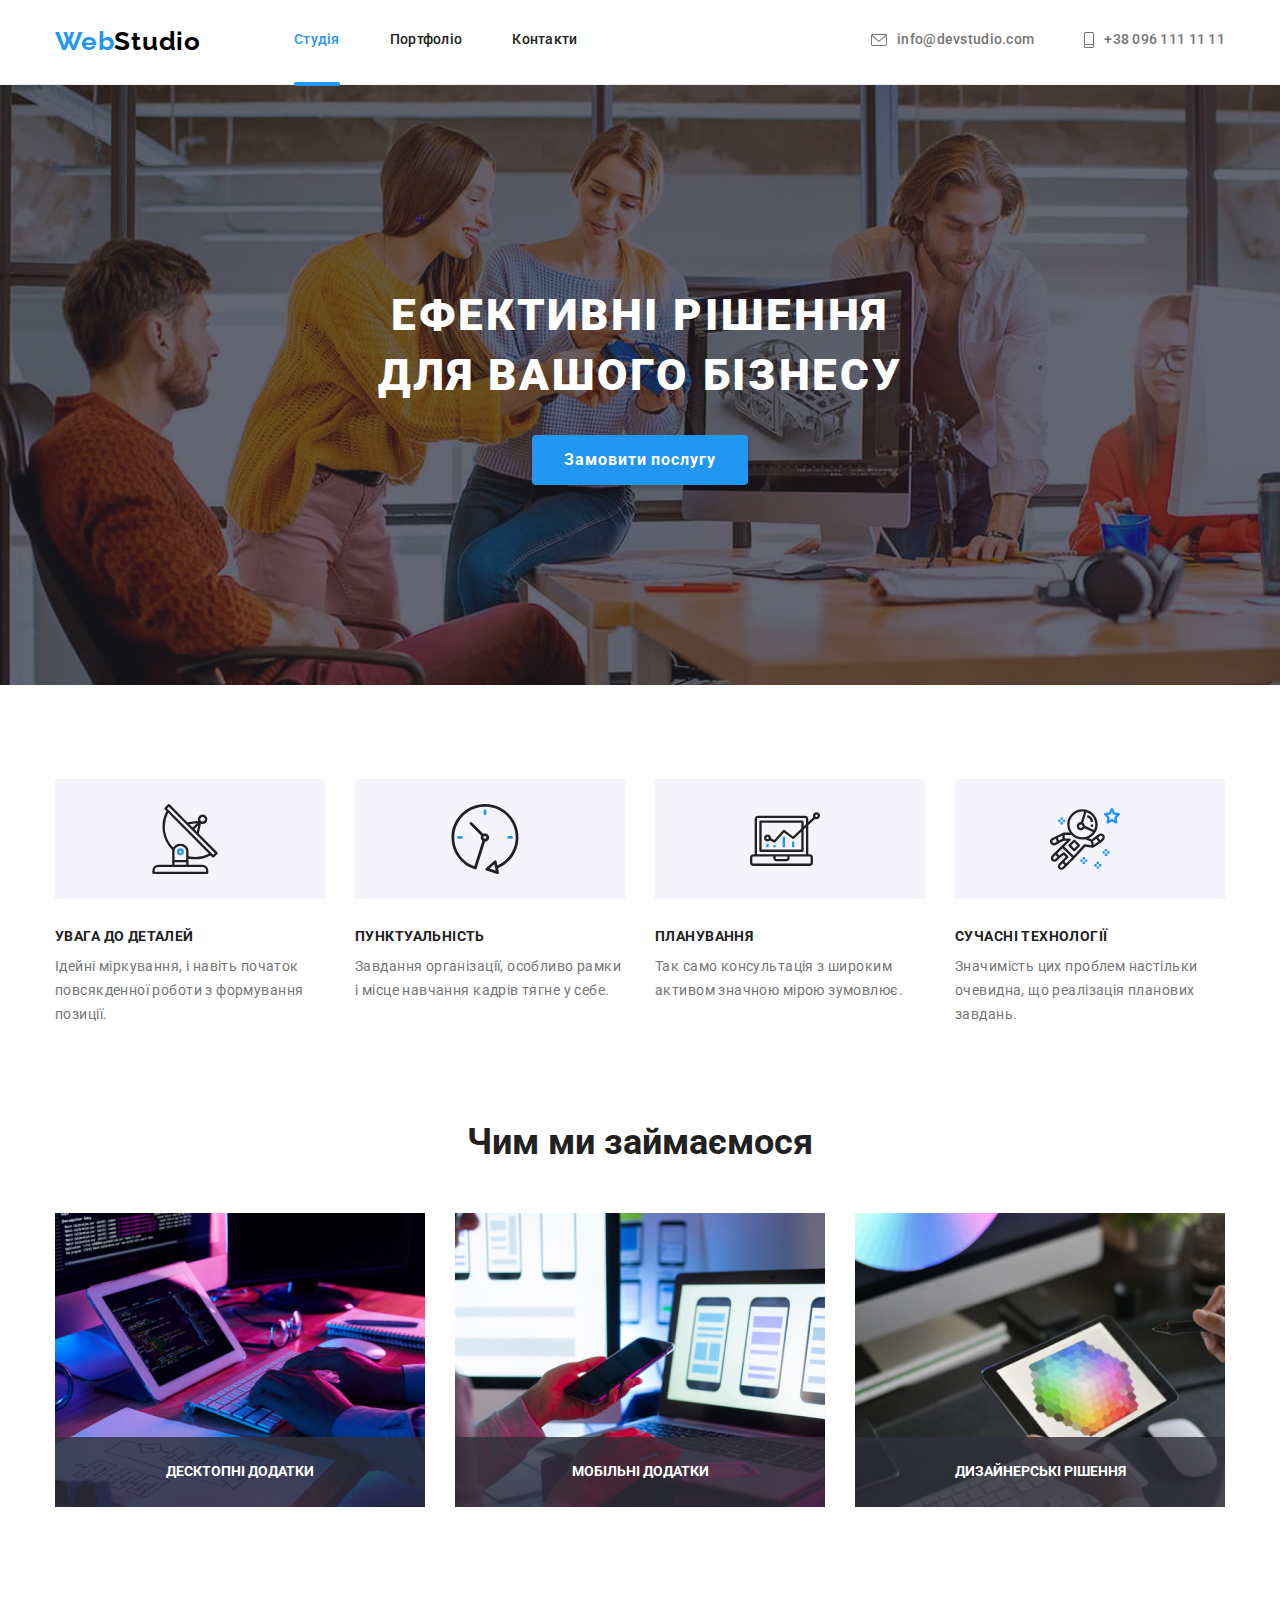
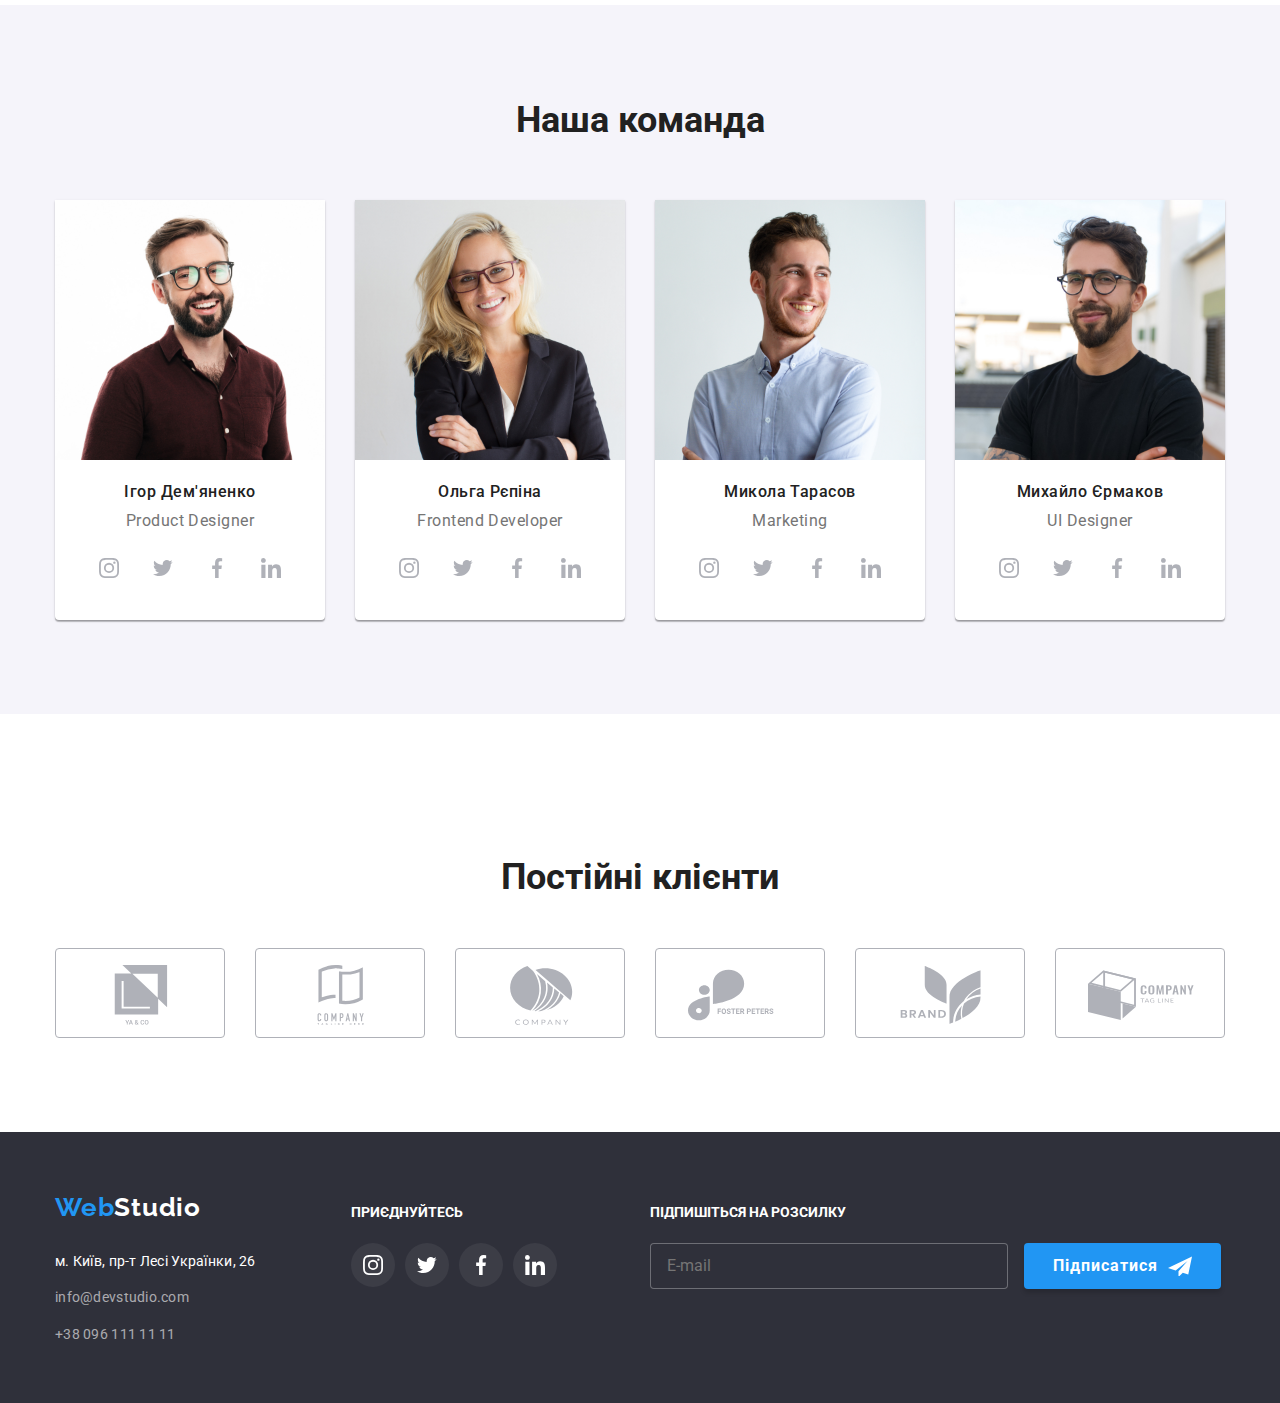
==== commit d41b79a7: "scss" ====
--- a/index.html
+++ b/index.html
@@ -1,3 +1,5 @@
+
+
 <!DOCTYPE html>
 <html lang="uk">
 <head>
@@ -11,6 +13,7 @@
 rel="stylesheet"
 href="https://cdnjs.cloudflare.com/ajax/libs/modern-normalize/1.1.0/modern-normalize.min.css"
 />
+<link rel="stylesheet" href="./css/main.min.css">
     <link rel="stylesheet" href="./css/styles.css">
 </head>
 <body>
@@ -44,7 +47,7 @@
   <section class="section hero">
     <div class="container">
     <h1 class="hero__title">Ефективні рішення <br /> для вашого бізнесу</h1>
-<button class="button pack shadow" type="button" data-modal-open>Замовити послугу</button>
+<button class="button button__pack shadow" type="button" data-modal-open>Замовити послугу</button>
 </div>
   </section>
   <!-- Advantages -->
@@ -465,4 +468,4 @@
     </div>
     <script src="./js/modal.js"></script>
   </body>
-  </html>
+  </html>--- a/css/main.min.css
+++ b/css/main.min.css
@@ -0,0 +1 @@
+body{background-color:var(--white-color);color:var(--grey-color);font-family:"Roboto",sans-serif;margin:0}.note{padding:0;margin:0;list-style:none}.container{margin-left:auto;margin-right:auto;width:1200px;padding-left:15px;padding-right:15px}ul,li{list-style:none}h1,h2,h3,h5,h6,p{padding:0;margin:0}.header{border-bottom:1px solid #ececec}.header__nav{display:flex}.header__nav-link:not(:last-child){margin-right:50px}.contacts__icons{margin-right:10px;fill:currentColor}.section__title{font-weight:700;font-size:36px;line-height:1.17;text-align:center;color:var(--black-color);margin-bottom:50px}.header__container{display:flex;align-items:center;justify-content:space-between}.logo{align-self:center;font-family:"Raleway",sans-serif;color:#000;font-weight:700;font-size:26px;line-height:1.2;letter-spacing:.03em;text-decoration:none}.logo__white{display:block;color:var(--white-color);text-align:center;font-family:"Raleway",sans-serif;font-weight:700;font-size:26px;line-height:1.19;margin-right:80px}.logo__blue{color:var(--blue-color)}.nav{display:flex;margin-left:93px}.nav .item:not(:last-child){margin-right:50px}.nav .header__nav-title{display:block;padding:32px 0;color:var(--black-color);font-style:normal;font-weight:500;font-size:14px;line-height:1.14;letter-spacing:.02em;text-decoration:none;transition:color 250ms cubic-bezier(0.4, 0, 0.2, 1)}.contact{margin-top:20px}.item,.item{margin-top:9px}.item:hover .portfolio__description-overlay{transform:translateY(0)}.portfolio__description-overlay{position:absolute;display:inline-block;content:"";width:100%;height:100%;top:0;left:0;background-color:rgba(33,150,243,.9);transform:translateY(100%);transition:transform 250ms cubic-bezier(0.4, 0, 0.2, 1)}.contacts .contacts__color+.contacts__color{margin-left:50px}.header__nav-title.gradient{color:var(--blue-color)}.header__nav-title.gradient::after{position:relative;display:block;content:"";width:100%;height:4px;border-radius:2px;bottom:-34px;background-color:var(--blue-color)}.header__nav-title.gradient:nth-last-child{margin-right:50px}.header__nav-title:hover{color:var(--blue-color)}.header__nav-title .date-nav{color:var(--grey-color);text-decoration:none;font-weight:500;font-style:normal;font-size:14px;line-height:1.14;letter-spacing:.02em}.contacts__color{display:inline-flex;color:var(--grey-color);font-weight:500;font-style:normal;align-items:center;font-size:14px;line-height:1.14;letter-spacing:.02em;text-decoration:none;transition:color 250ms cubic-bezier(0.4, 0, 0.2, 1)}.contacts__color:hover,.contacts__color:focus{color:var(--blue-color)}.contacts{display:flex;margin-left:auto}.number{margin-left:50px}.section{padding:94px 0}.hero{background:#2f303a;text-align:center;padding-top:200px;padding-bottom:200px;background-image:linear-gradient(to right, rgba(47, 48, 58, 0.4), rgba(47, 48, 58, 0.4)),url(../images/cover.jpg);background-size:cover}.hero__title{font-family:"Roboto";font-style:normal;font-weight:900;font-size:44px;line-height:60px;text-align:center;letter-spacing:.06em;text-transform:uppercase;color:var(--white-color);margin-bottom:30px}.advantages__icons{display:flex;width:270px;background-color:var(--sec-bg-color);height:120px;align-items:center;justify-content:center;margin-bottom:30px}.advantages__list{font-weight:700;font-size:14px;line-height:1.14;letter-spacing:.03em;text-transform:uppercase;margin-bottom:10px;color:var(--black-color)}.advantages .list{width:270px}.advantages .list:not(:last-child){margin-right:30px}.advantages__title{font-weight:400;font-size:14px;line-height:1.71;letter-spacing:.03em}.advantages{display:flex}.work{padding-bottom:94px}.work__list{display:flex}.work__item{position:relative}.work__item:not(:last-child){margin-right:30px}.work__text{width:100%;position:absolute;bottom:4px;left:0;padding:27px 0px;font-weight:bold;font-size:14px;line-height:1.14;text-align:center;text-transform:uppercase;color:var(--white-color);background-color:rgba(47,48,58,.8)}.team__section{display:flex}.team__section .item{display:flex;flex-direction:column;width:270px;background-color:var(--white-color);box-shadow:0px 1px 3px rgba(0,0,0,.12),0px 1px 1px rgba(0,0,0,.14),0px 2px 1px rgba(0,0,0,.2);border-radius:0px 0px 4px 4px}.team__section .item+.item{margin-left:30px}.team{background-color:var(--sec-bg-color)}.team__box-cards{font-weight:500;font-size:16px;line-height:1.2;color:var(--black-color);text-align:center;letter-spacing:.03em;margin-bottom:10px}.team__box-position{font-size:16px;line-height:1.2;text-align:center;letter-spacing:.03em}.team__box{padding-bottom:30px}.team__box-list{display:flex;padding:0 32px;margin-top:16px;justify-content:space-between;list-style:none;align-items:center}.team__box-items{width:44px;height:44px}.team__box-link{width:44px;height:44px;display:block;border-radius:50%;color:#afb1b8;transition:background-color 250ms cubic-bezier(0.4, 0, 0.2, 1),color 250ms cubic-bezier(0.4, 0, 0.2, 1)}.team__box-icon{fill:currentColor;margin:12px 0px 0px 12px}.client__items-icons{fill:currentColor}.team__box-items .team__box-link:hover,.team__box-items .team__box-link:focus{background-color:var(--blue-color);color:var(--white-color)}.client{padding-top:94px;padding-bottom:94px}.client__list{display:flex;padding:0;margin:0;align-items:center;justify-content:space-between}.client__items{width:170px;height:90px}.client__items:not(:last-child){margin-right:30px}.client__items-box{width:170px;height:90px;display:block;border-radius:4px;border:1px solid #afb1b8;color:#afb1b8;background-color:#fff;padding:16px 32px;transition:background-color 250ms cubic-bezier(0.4, 0, 0.2, 1),color 250ms cubic-bezier(0.4, 0, 0.2, 1)}.client__items:hover,.client__items:focus{color:var(--blue-color);border-color:var(--blue-color)}.client__items-box:hover,.client__items-box:focus{color:var(--blue-color);border-color:var(--blue-color)}.footer{background:#2f303a;padding-top:60px;padding-bottom:60px}.footer__flex{display:flex;margin:0;padding:0}.footer__icons{margin-left:70px;width:206px}.footer__icons-paragraph{padding:20px 0px 10px 0px;margin-bottom:20px;font-weight:700;font-size:14px;line-height:1.14px;text-transform:uppercase;color:var(--white-color)}.footer__icons-list{display:flex;padding:0;margin-top:0;justify-content:space-between;align-items:center}.footer__icons-social{width:44px;height:44px}.footer__icons-link{width:44px;height:44px;display:block;border-radius:50%;color:#fff;background-color:rgba(255,255,255,.062745098);transition:background-color 250ms cubic-bezier(0.4, 0, 0.2, 1),color 250ms cubic-bezier(0.4, 0, 0.2, 1)}.footer__icons-list--width{fill:currentColor;margin:12px 0px 0px 12px}.footer-line{margin-left:93px}.footer-line-text{padding:20px 0px 10px 0px;margin-bottom:20px;font-weight:700;font-size:14px;line-height:1.14px;text-transform:uppercase;color:var(--white-color)}.footer__submit{margin-left:93px}.footer__submit-input{width:358px;margin:0;padding:13px 16px;border-radius:4px;border:1px solid rgba(255,255,255,.3);background-color:var(--hero-background-color);color:var(--white-color)}.footer__submit-btn{display:inline-flex;align-items:center;justify-content:center;border:none;margin:0;padding:8px 29px;border-radius:4px;background-color:var(--blue-color);box-shadow:0px 4px 4px rgba(0,0,0,.15);color:var(--white-color);font-family:"Roboto";font-style:normal;font-weight:700;font-size:16px;line-height:1.87;letter-spacing:.06em;cursor:pointer;min-height:43px;margin-left:12px}.footer__submit-btn::after{content:"";display:inline-block;width:24px;height:20px;margin-left:10px;background-image:url(../images/send.svg)}.form__title-label,.comment{font-size:12px;line-height:1.17;letter-spacing:.01em;color:var(--grey-color);margin-bottom:4px}.comment__label::placeholder{font-size:12px;line-height:1.17;letter-spacing:.01em;color:rgba(117,117,117,.5)}.chek{padding-left:14px;margin-top:25px;margin-bottom:30px}.chek__policy{display:flex;align-items:center;font-size:14px;line-height:1.71;color:var(--grey-color)}.chek__checkbox{position:absolute;width:1px;height:1px;margin:-1px;padding:0;overflow:hidden;border:0;clip:rect(0 0 0 0)}.chek__icon{display:inline-block;width:16px;height:15px;border:2px solid #212121;border-radius:2px;margin-right:7px}.chek__checkbox:checked+.chek__icon{background-image:url(../images/icon-check.svg);background-position:center;background-repeat:no-repeat;background-color:var(--blue-color);background-origin:border-box;border-color:var(--blue-color)}.chek__policy-title{margin-left:4px;color:#2196f3}.form__btn{display:flex;align-items:center;justify-content:center;margin:0 auto;padding:10px 56px;border:none;border-radius:4px;text-align:center;text-decoration:none;font-family:"Roboto";font-style:normal;font-weight:700;font-size:16px;line-height:1.87;letter-spacing:.06em;cursor:pointer;background-color:var(--blue-color);box-shadow:0px 4px 4px rgba(0,0,0,.15);color:var(--white-color);transition:background-color 250ms cubic-bezier(0.4, 0, 0.2, 1)}.form__btn:hover,.form__btn:focus{background-color:#188ce8}.footer__contact .link{color:var(--white-color);font-style:normal;font-size:14px;line-height:1.14;letter-spacing:.02em;text-decoration:none;transition:color 250ms cubic-bezier(0.4, 0, 0.2, 1)}.link.link__white{color:rgba(255,255,255,.6)}.footer__contact,.link:hover .footer__contact,.link:focus{color:var(--blue-color)}.header__nav-title{font-weight:400;font-size:14px;line-height:24px;color:var(--black-color);text-decoration:none}.white-nav{color:var(--white-color);display:block;margin-bottom:20px}.footer__contact{display:flex;flex-direction:column}.footer__contact .item:not(:last-child){margin-bottom:9px}.footer-item .note:hover,.footer-item .note:focus{color:var(--accent-color)}.footer-contact-item,.footer-contact-item{margin-top:9px}.footer__contact-link{font-style:normal;font-size:14px;line-height:1.71;color:var(--white-color)}.footer__contact-link:hover,.footer__contact-link:focus{color:var(--blue-color)}.footer__contact-link.address{color:var(--white-color)}.footer__icons-social .footer__icons-link:hover,.footer__icons-social .footer__icons-link:focus{background-color:var(--blue-color);color:var(--white-color)}.link__white:hover,.link__white:focus{color:var(--blue-color)}.list{padding:0;margin:0;list-style:none}.nav-button{background:#2196f3;box-shadow:0px 3px 1px rgba(0,0,0,.1),0px 1px 2px rgba(0,0,0,.08),0px 2px 2px rgba(0,0,0,.12);border-radius:4px}.backdrop{position:fixed;display:flex;width:100vw;height:100vh;align-items:center;justify-content:center;background-color:rgba(0,0,0,.2);top:0;transition:opacity 250ms cubic-bezier(0.4, 0, 0.2, 1),visibility 250ms cubic-bezier(0.4, 0, 0.2, 1)}.backdrop.is-hidden{opacity:0;visibility:hidden;pointer-events:none}.backdrop.is-hidden .modal{transform:scale(2)}.modal{width:528px;min-height:581px;background-color:#fff;position:relative;transform:scale(1);transition:transform 250ms cubic-bezier(0.4, 0, 0.2, 1)}.close-btn{position:absolute;display:flex;align-items:center;justify-content:center;right:8px;top:8px;background-color:rgba(0,0,0,0);border-radius:50%;width:30px;height:30px;border:1px solid rgba(0,0,0,.1);cursor:pointer}.form{width:528px;margin-left:auto;margin-right:auto;padding:40px}.form__title{font-weight:700;font-size:20px;line-height:1.15;text-align:center;color:var(--black-color)}.form__title-field{position:relative;display:flex;flex-direction:column;margin-bottom:10px;margin-top:10px}.form__title-input{width:100%;margin:0;padding:11px 42px;border:1px solid rgba(33,33,33,.2);border-radius:4px;transition:border-color 250ms cubic-bezier(0.4, 0, 0.2, 1)}.form__title-input:hover,.form__title-input:focus{outline:none;border-color:var(--blue-color)}.form__title-icon{position:absolute;top:50%;left:15px;transform:translateY(25%);display:inline-block;width:12px;height:12px;transition:fill 250ms cubic-bezier(0.4, 0, 0.2, 1)}.form__title-input:hover~.form__title-icon,.form__title-input:focus~.form__title-icon{fill:var(--blue-color)}.portfolio{display:flex;flex-wrap:wrap;margin:-15px}.tabs{display:flex;justify-content:center;margin-bottom:50px}.tabs .item+.item{margin-left:8px}.tabs{display:flex;justify-content:center;margin-bottom:50px}.tabs .item+.item{margin-left:8px}.portfolio .item{border:1px solid #eee;width:370px;margin:15px}.portfolio .portfolio__description-box{padding:20px 24px}.portfolio__description-note{margin-bottom:4px;font-weight:700;font-size:18px;line-height:2;letter-spacing:.06em;color:var(--black-color);letter-spacing:.06em}.portfolio__description-name{font-weight:400;font-size:16px;line-height:30px;color:var(--grey-color);letter-spacing:.03em}.portfolio .portfolio__description-box{padding:20px 24px}.portfolio__description-name{font-size:16px;line-height:1.88;letter-spacing:.03em;line-height:1.87}.portfolio__description{position:relative;overflow:hidden}.portfolio__description-text{position:absolute;top:0;left:0;padding:63px 24px;font-size:18px;line-height:1.56;color:var(--white-color)}.button-footer{border:none;border-radius:4px;font-size:16px;letter-spacing:.06em;cursor:pointer;transition:background-color 250ms cubic-bezier(0.4, 0, 0.2, 1),color 250ms cubic-bezier(0.4, 0, 0.2, 1)}textarea{resize:none;border:1px solid rgba(33,33,33,.2);border-radius:4px;padding:12px 16px;font-size:12px;line-height:1.17;letter-spacing:.01em;height:120px;transition:border-color 250ms cubic-bezier(0.4, 0, 0.2, 1)}.button{border:none;border-radius:4px;font-size:16px;letter-spacing:.06em;cursor:pointer;transition:background-color 250ms cubic-bezier(0.4, 0, 0.2, 1),color 250ms cubic-bezier(0.4, 0, 0.2, 1)}.button.button__pack{padding:10px 32px;background-color:var(--blue-color);color:var(--white-color);font-weight:700;line-height:1.87;transition:background-color 300ms}.button.shadow{box-shadow:0px 4px 4px rgba(0,0,0,.15)}.button.button__pack:hover,.button.button__pack:focus{background-color:var(--sec-bg-color);color:var(--black-color)}.button.button__pack-use{padding:6px 22px;background-color:var(--blue-color);color:var(--white-color);font-weight:500;line-height:1.6;transition:background-color 300ms;transition:background-color 250ms cubic-bezier(0.4, 0, 0.2, 1),color 250ms cubic-bezier(0.4, 0, 0.2, 1),box-shadow 250ms cubic-bezier(0.4, 0, 0.2, 1)}.button.button__second{padding:6px 22px;background-color:var(--blue-color);color:var(--white-color);font-weight:500;line-height:1.6;transition:background-color 300ms}.button.button__second{background-color:var(--sec-bg-color);color:var(--black-color);transition:all 300ms}.button.button__second:hover,.button.button__second:focus{background-color:var(--blue-color);color:var(--white-color)}/*# sourceMappingURL=main.min.css.map */--- a/css/styles.css
+++ b/css/styles.css
@@ -9,1042 +9,36 @@
 
 }
 
-body{
-  background-color: var(--white-color);
-  color: var(--grey-color);
-  font-family: 'Roboto', sans-serif;
-  margin: 0;
-  
-
-}
-
-.note{
-  padding: 0;
-  margin: 0;
-  list-style: none;
-}
-
-.container {
-  margin-left: auto;
-  margin-right: auto;
-  width: 1200px;
-  padding-left: 15px;
-  padding-right: 15px;
-}
-
-ul,
-li{
-  list-style: none;
-}
-
-h1,
-h2,
-h3,
-h5,
-h6,
-p {
-  padding: 0;
-  margin: 0;
-}
 
 
 
 /* Header */
 
-.header{
-  border-bottom: 1px solid #ececec; 
 
-}
+/* Section */
 
-.header__nav{
-  display: flex;
-}
 
-.header__nav-link:not(:last-child) {
-  margin-right: 50px;
-}
+/* Hero */
 
-.contacts__icons{
-  margin-right: 10px;
-  fill: currentColor;
-}
+/* Button */
 
-.section__title {
-	font-weight: 700;
-	font-size: 36px;
-	line-height: 1.17;
-	text-align: center;
-	color: var(--black-color);
-  margin-bottom: 50px;
-  }
 
-.header__container{
-  display: flex;
-  align-items: center;
-  justify-content: space-between;
+  /* Advantages */
+ 
 
-}
-
-.logo{
-  align-self: center;
-  font-family: 'Raleway', sans-serif;
-  color: #000;
-  font-weight: 700;
-  font-size: 26px;
-  line-height: 1.2;
-  letter-spacing: 0.03em;
-  text-decoration: none;
-}
-
-.logo__white {
-  display: block;
-  color: var(--white-color);
-  text-align: center;
-  font-family: "Raleway", sans-serif;
-  font-weight: 700;
-  font-size: 26px;
-  line-height: 1.19;
-  margin-right: 80px;
-}
-
-.logo__blue{
-  color: var(--blue-color);
-}
-
-/* Navigation */
-
-.nav{
-  display: flex;
-  margin-left: 93px;
-}
-
-.nav .item:not(:last-child) {
-  margin-right: 50px;
-}
-
-.nav .header__nav-title{
-  display: block;
-  padding: 32px 0;
-  color: var(--black-color);
-  font-style: normal;
-  font-weight: 500;
-  font-size: 14px;
-  line-height: 1.14;
-  letter-spacing: 0.02em;
-  text-decoration: none;
-  transition: color 250ms cubic-bezier(0.4, 0, 0.2, 1);
-}
-
-.contact{
-  margin-top: 20px;
-}
-
-.item, .item {
-  margin-top: 9px;
-}
+/* Work */
 
 
 
-.item:hover .portfolio__description-overlay {
-	transform: translateY(0);
-  }
-
-.portfolio__description-overlay {
-  position: absolute;
-  display: inline-block;
-  content: '';
-  width: 100%;
-  height: 100%;
-  top: 0;
-  left: 0;
-  background-color: rgba(33, 150, 243, 0.9);
-  transform: translateY(100%);
-  transition: transform 250ms cubic-bezier(0.4, 0, 0.2, 1);
-  }
-
-.item:hover,
-.item:focus {
-	box-shadow: 0px 3px 1px rgba(0, 0, 0, 0.1), 0px 1px 2px rgba(0, 0, 0, 0.08),
-  }
-
-.contacts .contacts__color + .contacts__color{
-  margin-left: 50px;
-}
-
-.header__nav-title.gradient{
-  color: var(--blue-color);
-}
-
-.header__nav-title.gradient::after{
-  position: relative;
-  display: block;
-  content: '';
-  width: 100%;
-  height: 4px;
-  border-radius: 2px;
-  bottom: -34px;
-  background-color: var(--blue-color);
-}
-
-.header__nav-title.gradient:nth-last-child(){
-  margin-right: 50px;
-}
-
-.header__nav-title:hover{
-  color: var(--blue-color);
-}
-
-/* Contacts */
-.header__nav-title .date-nav{
-  color: var(--grey-color);
-  text-decoration: none;
-  font-weight: 500;
-  font-style: normal;
-  font-size: 14px;
-  line-height: 1.14;
-  letter-spacing: 0.02em;
-  }
-
-.contacts__color{
-  display: inline-flex;
-  color: var(--grey-color);
-  font-weight: 500;
-  font-style: normal;
-  align-items: center;
-  font-size: 14px;
-  line-height: 1.14;
-  letter-spacing: 0.02em;
-  text-decoration: none;
-  transition: color 250ms cubic-bezier(0.4, 0, 0.2, 1);
-}
-
-
-.contacts__color:hover,
-.contacts__color:focus{
-  color: var(--blue-color);
-}
-
-.contacts{
-  display: flex;
-  margin-left: auto;
-}
-
-.number{
-  margin-left: 50px;
-}
-
-/* Section */
-.section{
-  padding: 94px 0;
-  }
-
-/* Hero */
-.hero{
-  background: #2f303a;
-  text-align: center;
-  padding-top: 200px;
-  padding-bottom: 200px;
-  background-image: linear-gradient( to right, rgba(47, 48, 58, 0.4), rgba(47, 48, 58, 0.4) ),url(../images/cover.jpg);
-  background-size: cover
-}
-
-.hero__title{
-  font-family: 'Roboto';
-  font-style: normal;
-  font-weight: 900;
-  font-size: 44px;
-  line-height: 60px;
-  text-align: center;
-  letter-spacing: 0.06em;
-  text-transform: uppercase;
-  color: var(--white-color);
-  margin-bottom: 30px;
-}
-
-/* Button */
-.button{
-  border: none;
-  border-radius: 4px;
-  font-size: 16px;
-  letter-spacing: 0.06em;
-  cursor: pointer;
-  transition: background-color 250ms cubic-bezier(0.4, 0, 0.2, 1),
-  color 250ms cubic-bezier(0.4, 0, 0.2, 1);
-}
-
-.button.button__pack {
-  padding: 10px 32px;
-  background-color: var(--blue-color);
-  color: var(--white-color);
-  font-weight: 700;
-  line-height: 1.87;
-  transition: background-color 300ms;
-}
-
-.button.shadow{
-  box-shadow: 0px 4px 4px rgba(0, 0, 0, 0.15);
-}
-
-.button.button__pack:hover,
-.button.button__pack:focus{
-   background-color: var(--sec-bg-color);
-   color: var(--black-color);
-  }
+/* Team  */
 
 
 
-  .button.button__pack-use{
-    padding: 6px 22px;
-    background-color: var(--blue-color);
-    color:var(--white-color);
-    font-weight: 500;
-    line-height: 1.6;
-    transition: background-color 300ms;
-    transition: background-color 250ms cubic-bezier(0.4, 0, 0.2, 1), color 250ms cubic-bezier(0.4, 0, 0.2, 1), box-shadow 250ms cubic-bezier(0.4, 0, 0.2, 1);
-  }
+/* Clients */
 
 
-  .button.button__second{
-    padding: 6px 22px;
-    background-color: var(--blue-color);
-    color:var(--white-color);
-    font-weight: 500;
-    line-height: 1.6;
-    transition: background-color 300ms;
-  }
+/* Footer */
 
-  .button.button__second{
-    background-color: var(--sec-bg-color);
-    color: var(--black-color);
-    transition: all 300ms;
-}
-
-  .button.button__second:hover,
-  .button.button__second:focus{
-      background-color: var(--blue-color);
-      color: var(--white-color);
-  }
-
-  /* Advantages */
-  .advantages__icons{
-      display: flex;
-      width: 270px;
-      background-color: var(--sec-bg-color);
-      height: 120px;
-      align-items: center;
-      justify-content: center;
-      margin-bottom: 30px;
-}
-
-  .advantages__list{
-      font-weight: 700;
-      font-size: 14px;
-      line-height: 1.14;
-      letter-spacing: 0.03em;
-      text-transform: uppercase;
-      margin-bottom: 10px;
-      color: var(--black-color);
-}    
-
-.advantages .list{
-  width: 270px;
-}
-
-.advantages .list:not(:last-child) {
-  margin-right: 30px;
-}
-
-.advantages__title{
-  font-weight: 400;
-  font-size: 14px;
-  line-height: 1.71;
-  letter-spacing: 0.03em;
-}
-
-.advantages{
-  display: flex;
-}
-
-/* Work */
-
-.work {
-	padding-bottom: 94px;
-  }
-  
-  
-  .work__list {
-	display: flex;
-  
-  }
-  
-  .work__item {
-	position: relative;
-  
-  }
-  
-  .work__item:not(:last-child) {
-	margin-right: 30px;
-  }
-  
-  .work__text {
-    width: 100%;
-    position: absolute;
-    bottom: 4px;
-    left: 0;
-    padding: 27px 0px;
-    font-weight: bold;
-    font-size: 14px;
-    line-height: 1.14;
-    text-align: center;
-    text-transform: uppercase;
-    color: var(--white-color);
-    background-color: rgba(47, 48, 58, 0.8);;
-  }
-
-/* Team  */
-
-.team__section{
-  display: flex;
-}
-
-.team__section .item{
-  display: flex;
-  flex-direction: column;
-  width: 270px;
-  background-color: var(--white-color);
-  box-shadow: 0px 1px 3px rgb(0 0 0 / 12%), 0px 1px 1px rgb(0 0 0 / 14%), 0px 2px 1px rgb(0 0 0 / 20%);
-  border-radius: 0px 0px 4px 4px;
-}
-
-.team__section .item + .item {
-  margin-left: 30px;
-}
-
-.team{
-  background-color: var(--sec-bg-color);
-}
-
-.team__box-cards{
-  font-weight: 500;
-  font-size: 16px;
-  line-height: 1.2;
-  color: var(--black-color);
-  text-align: center;
-  letter-spacing: 0.03em;
-  margin-bottom: 10px;
-}
-
-.team__box-position{
-  font-size: 16px;
-  line-height: 1.2;
-  text-align: center;
-  letter-spacing: 0.03em;
-}
-
-.team__box{
-  padding-bottom: 30px;
-}
-
-.team__box-list{
-  display: flex;
-  padding: 0 32px;
-  margin-top: 16px;
-  justify-content: space-between;
-  list-style: none;
-  align-items: center;
-}
-
-.team__box-items{
-  width: 44px;
-  height: 44px;
-}
-
-.team__box-link{
-  width: 44px;
-  height: 44px;
-  display: block;
-  border-radius: 50%;
-  color: #afb1b8;
-  transition: background-color 250ms cubic-bezier(0.4, 0, 0.2, 1), color 250ms cubic-bezier(0.4, 0, 0.2, 1);
-}
-.team__box-icon{
-  fill: currentColor;
-  margin: 12px 0px 0px 12px;
-}
-
-.client__items-icons{
-  fill: currentColor;
-
-}
-
-
-
-.team__box-items .team__box-link:hover,
-.team__box-items .team__box-link:focus {
-  background-color: var(--blue-color);
-  color: var(--white-color);
-}
-
-/* Clients */
-
-.client{
-  padding-top: 94px;
-  padding-bottom: 94px;
-}
-
-
-.client__list{
-  display: flex;
-  padding: 0;
-  margin: 0;
-  align-items: center;
-  justify-content: space-between;
-}
-
-.client__items{
-  width: 170px;
-  height: 90px;
-}
-
-.client__items:not(:last-child) {
-  margin-right: 30px;
-}
-
-.client__items-box{
-  width: 170px;
-  height: 90px;
-  display: block;
-  border-radius: 4px;
-  border: 1px solid #afb1b8;
-  color: #afb1b8;
-  background-color: #fff;
-  padding: 16px 32px;
-  transition: background-color 250ms cubic-bezier(0.4, 0, 0.2, 1), color 250ms cubic-bezier(0.4, 0, 0.2, 1);
-}
-
-.client__items:hover,
-.client__items:focus {
-  color: var(--blue-color);
-  border-color:var(--blue-color);
-}
-.client__items-box:hover,
-.client__items-box:focus {
-  color:var(--blue-color);
-  border-color: var(--blue-color);
-}
-
-/* Footer */
-.footer {
-  background: #2f303a;
-  padding-top: 60px;
-  padding-bottom: 60px;
-}
-
-.footer__flex{
-  display: flex;
-  margin: 0;
-  padding: 0;
-}
-
-.footer__icons{
-  margin-left: 70px;
-  width: 206px;
-}
-
-.footer__icons-paragraph{
-  padding: 20px 0px 10px 0px;
-  margin-bottom: 20px;
-  font-weight: 700;
-  font-size: 14px;
-  line-height: 1.14px;
-  text-transform: uppercase;
-  color: var(--white-color);
-}
-
-.footer__icons-list{
-  display: flex;
-  padding: 0;
-  margin-top: 0;
-  justify-content: space-between;
-  align-items: center;
-}
-
-.footer__icons-social{
-  width: 44px;
-  height: 44px;
-}
-
-.footer__icons-link{
-  width: 44px;
-  height: 44px;
-  display: block;
-  border-radius: 50%;
-  color: #ffffff;
-  background-color: #ffffff10;
-  transition: background-color 250ms cubic-bezier(0.4, 0, 0.2, 1), color 250ms cubic-bezier(0.4, 0, 0.2, 1);
-}
-
-.footer__icons-list--width{
-  fill: currentColor;
-  margin: 12px 0px 0px 12px;
-}
-
-.footer-line{
-  margin-left: 93px;
-}
-
-.footer-line-text{
-  padding: 20px 0px 10px 0px;
-    margin-bottom: 20px;
-    font-weight: 700;
-    font-size: 14px;
-    line-height: 1.14px;
-    text-transform: uppercase;
-    color: var(--white-color);
-}
-
-
-
-  .footer__submit{
-    margin-left: 93px;
-  }
-
-  .footer__submit-input {
-    width: 358px;
-    margin: 0;
-    padding: 13px 16px;
-    border-radius: 4px;
-    border: 1px solid rgba(255, 255, 255, 0.3);
-    background-color: var(--hero-background-color);
-    color: var(--white-color);
-}
-
-.footer__submit-btn {
-  display: inline-flex;
-  align-items: center;
-  justify-content: center;
-  border: none;
-  margin: 0;
-  padding: 8px 29px;
-  border-radius: 4px;
-  background-color: var(--blue-color);
-  box-shadow: 0px 4px 4px rgb(0 0 0 / 15%);
-  color: var(--white-color);
-  font-family: 'Roboto';
-  font-style: normal;
-  font-weight: 700;
-  font-size: 16px;
-  line-height: 1.87;
-  letter-spacing: 0.06em;
-  cursor: pointer;
-  min-height: 43px;
-  margin-left: 12px;
-}
-
-.footer__submit-btn::after{
-  content: '';
-  display: inline-block;
-  width: 24px;
-  height: 20px;
-  margin-left: 10px;
-  background-image: url(../images/send.svg);
-}
-  
-  .form__title-label,
-  .comment {
-	font-size: 12px;
-	line-height: 1.17;
-	letter-spacing: 0.01em;
-	color: var(--grey-color);
-	margin-bottom: 4px;
-  }
-
-  .comment__label::placeholder {
-    font-size: 12px;
-    line-height: 1.17;
-    letter-spacing: 0.01em;
-    color: rgba(117, 117, 117, 0.5);
-    }
-
-    .chek {
-      padding-left: 14px;
-      margin-top: 25px;
-      margin-bottom: 30px;
-      }
-        
-  .chek__policy {
-    display: flex;
-    align-items: center;
-    font-size: 14px;
-    line-height: 1.71;
-    color: var(--grey-color);
-    }
-
-    .chek__checkbox {
-      position: absolute;
-      width: 1px;
-      height: 1px;
-      margin: -1px;
-      padding: 0;
-      overflow: hidden;
-      border: 0;
-      clip: rect(0 0 0 0);
-      }
-
-      .chek__icon {
-      display: inline-block;
-      width: 16px;
-      height: 15px;
-      border: 2px solid #212121;
-      border-radius: 2px;
-      margin-right: 7px;
-      }
-
-    .chek__checkbox:checked + .chek__icon {
-      background-image: url(../images/icon-check.svg);
-      background-position: center;
-      background-repeat: no-repeat;
-      background-color: var(--blue-color);
-      background-origin: border-box;
-      border-color: var(--blue-color);
-      }
-
-      .chek__policy-title{
-      margin-left: 4px;
-      color:rgba(33, 150, 243, 1);
-        }
-
-      .form__btn {
-      display: flex;
-      align-items: center;
-      justify-content: center;
-      margin: 0 auto;
-      padding: 10px 56px;
-      border: none;
-      border-radius: 4px;
-      text-align: center;
-      text-decoration: none;
-      font-family: 'Roboto';
-      font-style: normal;
-      font-weight: 700;
-      font-size: 16px;
-      line-height: 1.87;
-      letter-spacing: 0.06em;
-      cursor: pointer;
-      background-color: var(--blue-color);
-      box-shadow: 0px 4px 4px rgba(0, 0, 0, 0.15);
-      color: var(--white-color);
-      transition: background-color 250ms cubic-bezier(0.4, 0, 0.2, 1);
-      }
-          
-          .form__btn:hover,
-          .form__btn:focus {
-          background-color: #188CE8;
-          }
-
-/* Contacts */
-.footer__contact .link {
-  color: var(--white-color);
-  font-style: normal;
-  font-size: 14px;
-  line-height: 1.14;
-  letter-spacing: 0.02em;
-  text-decoration: none;
-  transition: color 250ms cubic-bezier(0.4, 0, 0.2, 1);
-}
-
-.link.link__white {
-  color: rgba(255, 255, 255, 0.6);
-}
-
-.footer__contact, .link:hover
-.footer__contact, .link:focus {
-  color: var(--blue-color);
-}
-
-.header__nav-title {
-  font-weight: 400;
-  font-size: 14px;
-  line-height: 24px;
-  color: var(--black-color);
-  text-decoration: none;
-}
-
-.white-nav{
-  color: var(--white-color);
-  display: block;
-  margin-bottom: 20px;
-}
-
-
-.footer__contact {
-  display: flex; 
-  flex-direction: column;
-}
-
-.footer__contact .item:not(:last-child) {
-  margin-bottom: 9px;
-}
-
-.footer-item .note:hover,
-.footer-item .note:focus {
-  color: var(--accent-color);
-}
-
-.footer-contact-item, .footer-contact-item {
-  margin-top: 9px;
-}
-
-.footer__contact-link {
-  font-style: normal;
-  font-size: 14px;
-  line-height: 1.71;
-  color: var(--white-color);
-}
-
-.footer__contact-link:hover,
-.footer__contact-link:focus {
-  color: var(--blue-color);
-}
-
-.footer__contact-link.address {
-  color: var(--white-color);
-}
-
-.footer__icons-social .footer__icons-link:hover,
-.footer__icons-social .footer__icons-link:focus {
-  background-color: var(--blue-color);
-  color: var(--white-color);
-}
-
-.link__white:hover,
-.link__white:focus{
-color: var(--blue-color);
-}
-
-
-
-
-
-.list {
-  padding: 0;
-  margin: 0;
-  list-style: none;
-}
-
-/* Button */
-.nav-button{
-  background: #2196F3;
-  box-shadow: 0px 3px 1px rgba(0, 0, 0, 0.1), 0px 1px 2px rgba(0, 0, 0, 0.08), 0px 2px 2px rgba(0, 0, 0, 0.12);
-  border-radius: 4px;
-}
-
-/* Modal window */
-.backdrop{
-  position: fixed;
-  display: flex;
-  width: 100vw;
-	height: 100vh;
-	align-items: center;
-	justify-content: center;
-	background-color: rgba(0, 0, 0, 0.2);;
-	top: 0;
-	transition: opacity 250ms cubic-bezier(0.4, 0, 0.2, 1), visibility 250ms cubic-bezier(0.4, 0, 0.2, 1);
-}
-
-.backdrop.is-hidden {
-	opacity: 0;
-	visibility: hidden;
-	pointer-events: none;
-  }
-  
-  .backdrop.is-hidden .modal {
-	transform: scale(2);
-  }
-
-  .modal {
-    width: 528px;
-    min-height: 581px;
-    background-color: #ffffff;
-    position: relative;
-    transform: scale(1);
-    transition: transform 250ms cubic-bezier(0.4, 0, 0.2, 1);
-    }
-
-    .close-btn {
-       position: absolute;
-        display: flex;
-        align-items: center;
-        justify-content: center;
-        right: 8px;
-        top: 8px;
-        background-color: transparent;
-        border-radius: 50%;
-        width: 30px;
-        height: 30px;
-        border: 1px solid rgba(0,0,0,0.1);
-        cursor: pointer;
-      }
-
-      .form {
-        width: 528px;
-        margin-left: auto;
-        margin-right: auto;
-        padding: 40px;
-        }
-        
-        .form__title {
-        font-weight: 700;
-        font-size: 20px;
-        line-height: 1.15;
-        text-align: center;
-        color: var(--black-color);
-        }
-
-        .form__title-field{ 
-        position: relative;
-        display: flex;
-        flex-direction: column;
-        margin-bottom: 10px;
-        margin-top: 10px;
-  }
-  
-  .form__title-input {
-	width: 100%;
-	margin: 0;
-	padding: 11px 42px;
-	border: 1px solid rgba(33, 33, 33, 0.2);
-	border-radius: 4px;
-  
-	transition: border-color 250ms cubic-bezier(0.4, 0, 0.2, 1);
-  }
-  
-  .form__title-input:hover,
-  .form__title-input:focus {
-	outline: none;
-	border-color:var(--blue-color);
-  }
-
-  .form__title-icon {
-	position: absolute;
-	top: 50%;
-	left: 15px;
-	transform: translateY(25%);
-	display: inline-block;
-	width: 12px;
-	height: 12px;
-  
-	transition: fill 250ms cubic-bezier(0.4, 0, 0.2, 1);
-  }
-  
-  .form__title-input:hover ~ .form__title-icon,
-  .form__title-input:focus ~ .form__title-icon {
-	fill:var(--blue-color)
-  }
 
 /* Portfolio section */
 
-.portfolio {
-  display: flex;
-  flex-wrap: wrap;
-  margin: -15px;
-}
-
-.tabs{
-  display: flex;
-  justify-content: center;
-  margin-bottom: 50px;
-}
-
-.tabs .item + .item {
-  margin-left: 8px;
-}
-
-.tabs {
-  display: flex;
-  justify-content: center;
-  margin-bottom: 50px;
-}
-
-.tabs .item + .item {
-  margin-left: 8px;
-}
-
-
-.portfolio .item {
-  border: 1px solid #eeeeee;
-  width: 370px;
-  margin: 15px;
-
-
-}
-
-.portfolio .portfolio__description-box{
-  padding: 20px 24px;
-}
-
-.portfolio__description-note{
-  margin-bottom: 4px;
-  font-weight: 700;
-  font-size: 18px;
-  line-height: 2;
-  letter-spacing: 0.06em;
-  color: var(--black-color);
-  letter-spacing: 0.06em;
-}
-
-.portfolio__description-name{
-  font-weight: 400;
-  font-size: 16px;
-  line-height: 30px;
-  color: var(--grey-color);
-  letter-spacing: 0.03em;
-}
-
-.portfolio .portfolio__description-box {
-  padding: 20px 24px;
-}
-
-.portfolio__description-name {
-  font-size: 16px;
-  line-height: 1.88;
-  letter-spacing: 0.03em;
-  line-height: 1.87;
-}
-
-.portfolio__description{
-  position: relative;
-	overflow: hidden;
-}
-
-.portfolio__description-text {
-	position: absolute;
-	top: 0;
-	left: 0;
-	padding: 63px 24px;
-	font-size: 18px;
-	line-height: 1.56;
-	color: var(--white-color);
-  }
-
-  .button-footer{
-    border: none;
-    border-radius: 4px;
-    font-size: 16px;
-    letter-spacing: 0.06em;
-    cursor: pointer;
-    transition: background-color 250ms cubic-bezier(0.4, 0, 0.2, 1),
-    color 250ms cubic-bezier(0.4, 0, 0.2, 1);
-  }
-
-  textarea {
-    resize: none;
-    border: 1px solid rgba(33, 33, 33, 0.2);
-    border-radius: 4px;
-    padding: 12px 16px;
-    font-size: 12px;
-    line-height: 1.17;
-    letter-spacing: 0.01em;
-    height: 120px;
-    transition: border-color 250ms cubic-bezier(0.4, 0, 0.2, 1);
-}
